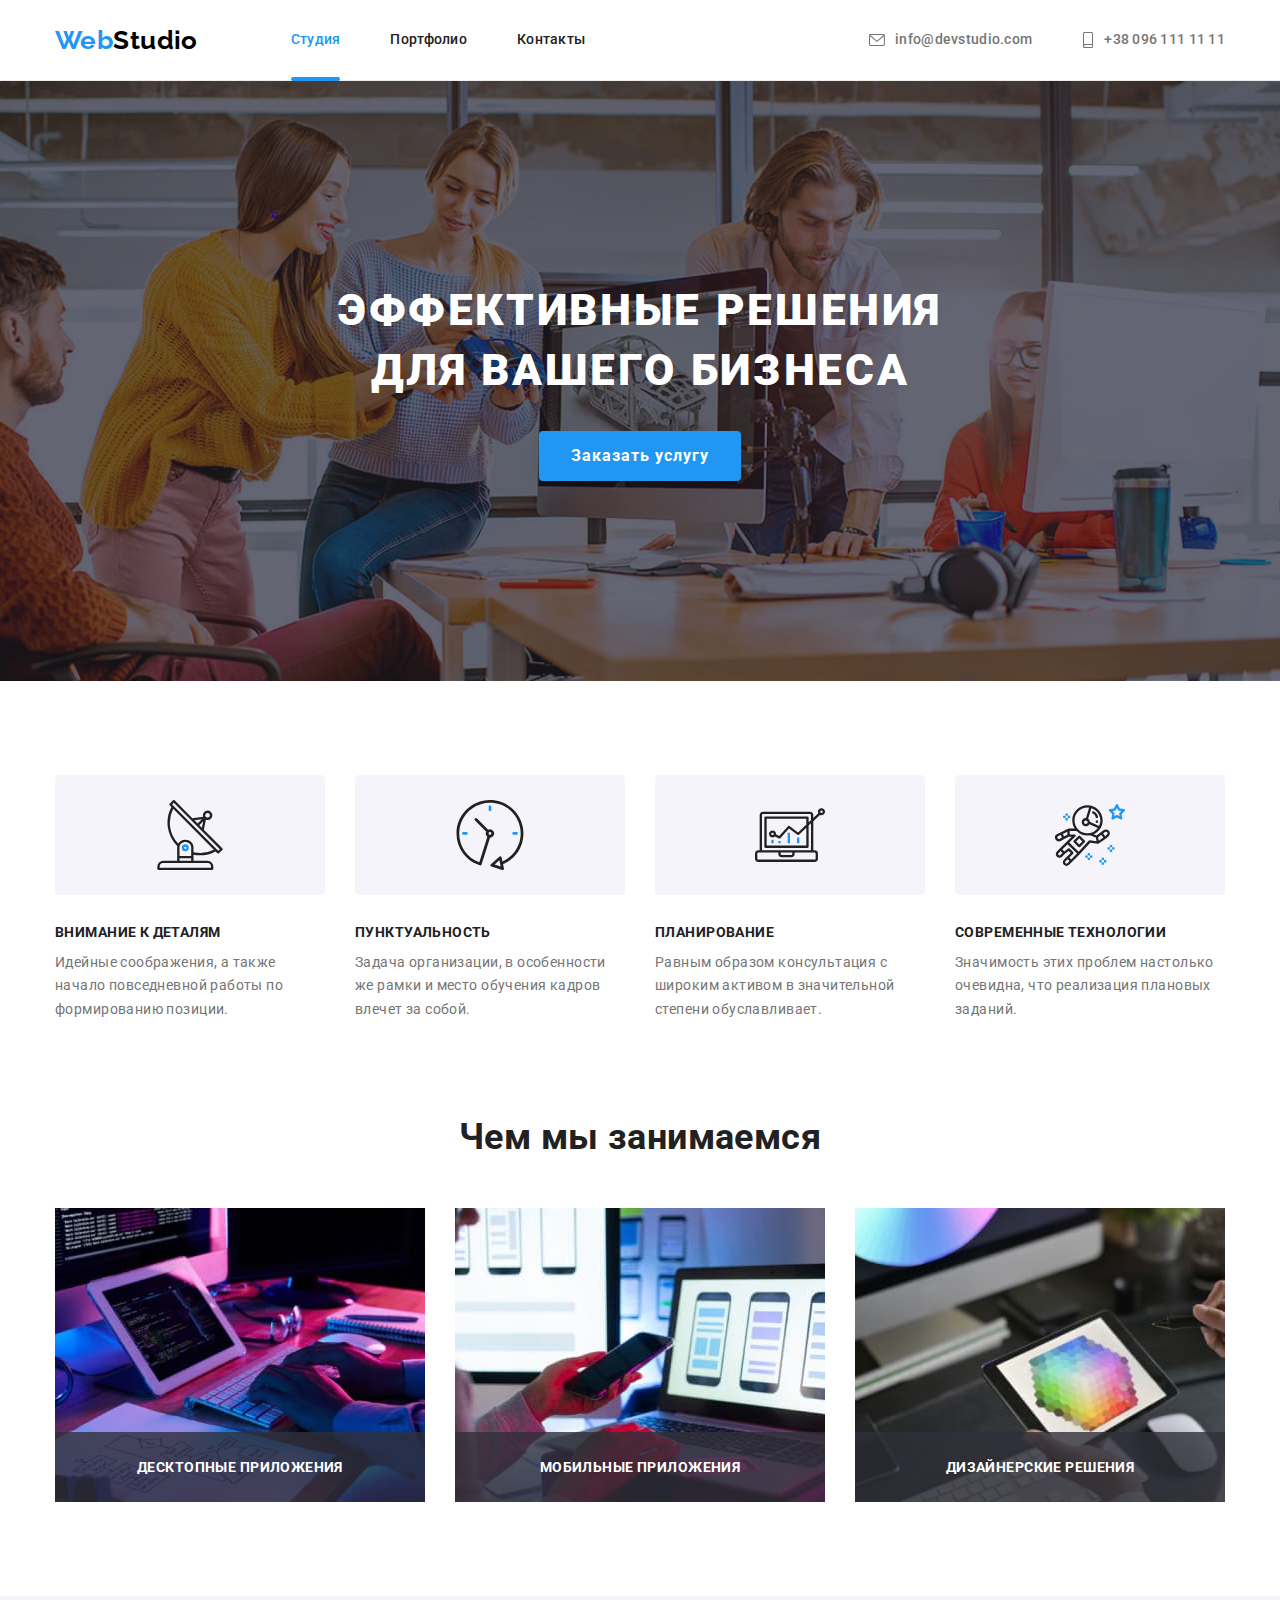
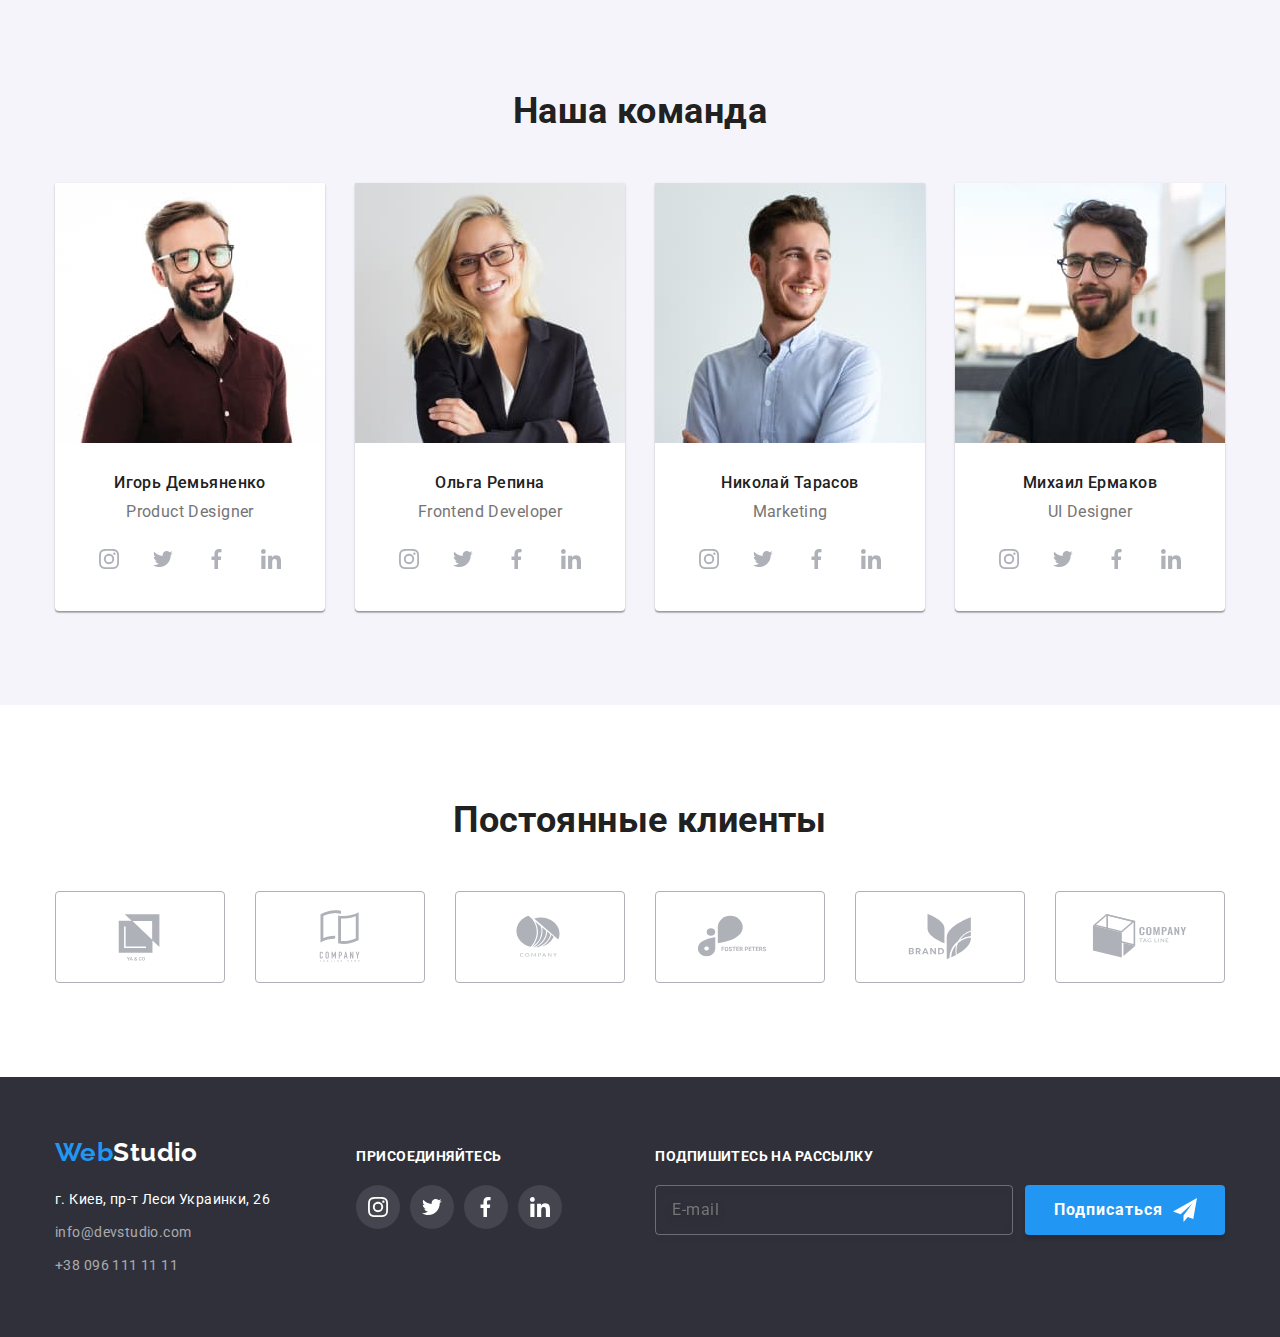
==== index.html @ 92adb213 "Переніс файли з 6 ДЗ" ====
<!DOCTYPE html>
<html lang="ru">
  <head>
    <meta charset="UTF-8" />
    <meta http-equiv="X-UA-Compatible" content="IE=edge" />
    <meta name="viewport" content="width=device-width, initial-scale=1.0" />
    <title>Студия</title>
    <link
      rel="stylesheet"
      href="https://cdnjs.cloudflare.com/ajax/libs/modern-normalize/1.1.0/modern-normalize.min.css"
    />
    <link
      href="https://fonts.googleapis.com/css2?family=Raleway:wght@700&family=Roboto:wght@400;500;700;900&display=swap"
      rel="stylesheet"
    />
    <link rel="stylesheet" href="./css/styles.css" />
  </head>
  <body>
    <!-- header сайту -->
    <header class="header">
      <div class="container">
        <div class="header-container-nav">
          <a href="./index.html" class="logo logo-header"
            >Web<span class="logo-black">Studio</span>
          </a>
          <nav class="header-nav">
            <ul class="header-nav-list">
              <li class="header-nav-item">
                <a href="./index.html" class="header-nav-link nav-active">Студия</a>
              </li>
              <li class="header-nav-item">
                <a href="./portfolio.html" class="header-nav-link">Портфолио</a>
              </li>
              <li class="header-nav-item"><a href="./" class="header-nav-link">Контакты</a></li>
            </ul>
          </nav>
        </div>
        <ul class="header-contact-list">
          <li class="header-contact-item">
            <a href="mailto:info@devstudio.com" class="header-contact-link">
              <svg class="header-contact-item-icon" width="16" height="12">
                <use href="./images/icons.svg#icon-mail"></use>
              </svg>
              info@devstudio.com
            </a>
          </li>
          <li class="header-contact-item">
            <a href="tel:+380961111111" class="header-contact-link">
              <svg class="header-contact-item-icon" width="12" height="16">
                <use href="./images/icons.svg#icon-phone"></use>
              </svg>
              +38 096 111 11 11
            </a>
          </li>
        </ul>
      </div>
    </header>

    <!-- main сторінки -->
    <main>
      <!-- Герой -->
      <section class="hero">
        <div class="container">
          <h1 class="hero-title">
            Эффективные решения <br />
            для вашего бизнеса
          </h1>
          <button type="button" class="btn btn-hero" data-modal-open>Заказать услугу</button>
        </div>
      </section>

      <!-- Преимущества -->
      <section class="section">
        <div class="container">
          <h2 class="visually-hidden">Преимущества</h2>
          <ul class="advantages-list">
            <li class="advantages-item">
              <div class="advantages-img-bcg">
                <svg class="advantages-img">
                  <use href="./images/icons.svg#icon-antenna"></use>
                </svg>
              </div>
              <h3 class="advantages-title">Внимание к деталям</h3>
              <p class="advantages-desc">
                Идейные соображения, а также начало повседневной работы по формированию позиции.
              </p>
            </li>
            <li class="advantages-item">
              <div class="advantages-img-bcg">
                <svg class="advantages-img">
                  <use href="./images/icons.svg#icon-clock"></use>
                </svg>
              </div>
              <h3 class="advantages-title">Пунктуальность</h3>
              <p class="advantages-desc">
                Задача организации, в особенности же рамки и место обучения кадров влечет за собой.
              </p>
            </li>
            <li class="advantages-item">
              <div class="advantages-img-bcg">
                <svg class="advantages-img">
                  <use href="./images/icons.svg#icon-diagram"></use>
                </svg>
              </div>
              <h3 class="advantages-title">Планирование</h3>
              <p class="advantages-desc">
                Равным образом консультация с широким активом в значительной степени обуславливает.
              </p>
            </li>
            <li class="advantages-item">
              <div class="advantages-img-bcg">
                <svg class="advantages-img">
                  <use href="./images/icons.svg#icon-astronaut"></use>
                </svg>
              </div>
              <h3 class="advantages-title">Современные технологии</h3>
              <p class="advantages-desc">
                Значимость этих проблем настолько очевидна, что реализация плановых заданий.
              </p>
            </li>
          </ul>
        </div>
      </section>

      <!-- Чем мы занимаемся -->
      <section class="section activity-section">
        <div class="container">
          <h2 class="section-title">Чем мы занимаемся</h2>
          <ul class="activity-list">
            <li class="activity-item">
              <img
                src="./images/programming.jpg"
                alt="Процесс создания программного обеспечения"
                width="370"
                height="294"
              />
              <h3 class="activity-title">Десктопные приложения</h3>
            </li>
            <li class="activity-item">
              <img
                src="./images/qa.jpg"
                alt="Как мы тестируем наши проекты"
                width="370"
                height="294"
              />
              <h3 class="activity-title">Мобильные приложения</h3>
            </li>
            <li class="activity-item">
              <img
                src="./images/design.jpg"
                alt="Процесс создания индивидуального дизайна"
                width="370"
                height="294"
              />
              <h3 class="activity-title">Дизайнерские решения</h3>
            </li>
          </ul>
        </div>
      </section>

      <!-- Наша команда -->
      <section class="team section">
        <div class="container">
          <h2 class="section-title">Наша команда</h2>
          <ul class="team-list">
            <li class="team-item">
              <img
                src="./images/ihor.jpg"
                alt="Игорь Демьяненко продукт дизайнер"
                width="270"
                height="260"
              />
              <div class="team-div-desc">
                <h3 class="team-member-title">Игорь Демьяненко</h3>
                <p class="team-member-desc">Product Designer</p>
                <ul class="social-list">
                  <li class="social-item">
                    <a
                      class="social-link"
                      href="https://www.instagram.com/"
                      target="_blank"
                      rel="noopener noreferrer"
                    >
                      <svg class="social-link-svg">
                        <use href="./images/icons.svg#icon-instagram"></use>
                      </svg>
                    </a>
                  </li>
                  <li class="social-item">
                    <a
                      class="social-link"
                      href="https://twitter.com/"
                      target="_blank"
                      rel="noopener noreferrer"
                    >
                      <svg class="social-link-svg">
                        <use href="./images/icons.svg#icon-twitter"></use>
                      </svg>
                    </a>
                  </li>
                  <li class="social-item">
                    <a
                      class="social-link"
                      href="facebook.com"
                      target="_blank"
                      rel="noopener norferrer"
                    >
                      <svg class="social-link-svg">
                        <use href="./images/icons.svg#icon-facebook"></use>
                      </svg>
                    </a>
                  </li>
                  <li class="social-item">
                    <a
                      class="social-link"
                      href="https://linkedin.com/"
                      target="_blank"
                      rel="noopener noreferrer"
                    >
                      <svg class="social-link-svg">
                        <use href="./images/icons.svg#icon-linkedin"></use>
                      </svg>
                    </a>
                  </li>
                </ul>
              </div>
            </li>
            <li class="team-item">
              <img
                src="./images/olha.jpg"
                alt="Ольга Репина фронтент разработчик"
                width="270"
                height="260"
              />
              <div class="team-div-desc">
                <h3 class="team-member-title">Ольга Репина</h3>
                <p class="team-member-desc">Frontend Developer</p>
                <ul class="social-list">
                  <li class="social-item">
                    <a
                      class="social-link"
                      href="https://www.instagram.com/"
                      target="_blank"
                      rel="noopener noreferrer"
                    >
                      <svg class="social-link-svg">
                        <use href="./images/icons.svg#icon-instagram"></use>
                      </svg>
                    </a>
                  </li>
                  <li class="social-item">
                    <a
                      class="social-link"
                      href="https://twitter.com/"
                      target="_blank"
                      rel="noopener noreferrer"
                    >
                      <svg class="social-link-svg">
                        <use href="./images/icons.svg#icon-twitter"></use>
                      </svg>
                    </a>
                  </li>
                  <li class="social-item">
                    <a
                      class="social-link"
                      href="facebook.com"
                      target="_blank"
                      rel="noopener norferrer"
                    >
                      <svg class="social-link-svg">
                        <use href="./images/icons.svg#icon-facebook"></use>
                      </svg>
                    </a>
                  </li>
                  <li class="social-item">
                    <a
                      class="social-link"
                      href="https://linkedin.com/"
                      target="_blank"
                      rel="noopener noreferrer"
                    >
                      <svg class="social-link-svg">
                        <use href="./images/icons.svg#icon-linkedin"></use>
                      </svg>
                    </a>
                  </li>
                </ul>
              </div>
            </li>
            <li class="team-item">
              <img
                src="./images/myhail.jpg"
                alt="Николай Тарасов маркетинг"
                width="270"
                height="260"
              />
              <div class="team-div-desc">
                <h3 class="team-member-title">Николай Тарасов</h3>
                <p class="team-member-desc">Marketing</p>
                <ul class="social-list">
                  <li class="social-item">
                    <a
                      class="social-link"
                      href="https://www.instagram.com/"
                      target="_blank"
                      rel="noopener noreferrer"
                    >
                      <svg class="social-link-svg">
                        <use href="./images/icons.svg#icon-instagram"></use>
                      </svg>
                    </a>
                  </li>
                  <li class="social-item">
                    <a
                      class="social-link"
                      href="https://twitter.com/"
                      target="_blank"
                      rel="noopener noreferrer"
                    >
                      <svg class="social-link-svg">
                        <use href="./images/icons.svg#icon-twitter"></use>
                      </svg>
                    </a>
                  </li>
                  <li class="social-item">
                    <a
                      class="social-link"
                      href="facebook.com"
                      target="_blank"
                      rel="noopener norferrer"
                    >
                      <svg class="social-link-svg">
                        <use href="./images/icons.svg#icon-facebook"></use>
                      </svg>
                    </a>
                  </li>
                  <li class="social-item">
                    <a
                      class="social-link"
                      href="https://linkedin.com/"
                      target="_blank"
                      rel="noopener noreferrer"
                    >
                      <svg class="social-link-svg">
                        <use href="./images/icons.svg#icon-linkedin"></use>
                      </svg>
                    </a>
                  </li>
                </ul>
              </div>
            </li>
            <li class="team-item">
              <img
                src="./images/nikilaj.jpg"
                class="team-member-img"
                alt="Михаил Ермаков дизайнер"
                width="270"
                height="260"
              />
              <div class="team-div-desc">
                <h3 class="team-member-title">Михаил Ермаков</h3>
                <p class="team-member-desc">UI Designer</p>
                <ul class="social-list">
                  <li class="social-item">
                    <a
                      class="social-link"
                      href="https://www.instagram.com/"
                      target="_blank"
                      rel="noopener noreferrer"
                    >
                      <svg class="social-link-svg">
                        <use href="./images/icons.svg#icon-instagram"></use>
                      </svg>
                    </a>
                  </li>
                  <li class="social-item">
                    <a
                      class="social-link"
                      href="https://twitter.com/"
                      target="_blank"
                      rel="noopener noreferrer"
                    >
                      <svg class="social-link-svg">
                        <use href="./images/icons.svg#icon-twitter"></use>
                      </svg>
                    </a>
                  </li>
                  <li class="social-item">
                    <a
                      class="social-link"
                      href="facebook.com"
                      target="_blank"
                      rel="noopener norferrer"
                    >
                      <svg class="social-link-svg">
                        <use href="./images/icons.svg#icon-facebook"></use>
                      </svg>
                    </a>
                  </li>
                  <li class="social-item">
                    <a
                      class="social-link"
                      href="https://linkedin.com/"
                      target="_blank"
                      rel="noopener noreferrer"
                    >
                      <svg class="social-link-svg">
                        <use href="./images/icons.svg#icon-linkedin"></use>
                      </svg>
                    </a>
                  </li>
                </ul>
              </div>
            </li>
          </ul>
        </div>
      </section>

      <!-- Постоянные клиенты -->
      <section class="section">
        <div class="container">
          <h2 class="section-title">Постоянные клиенты</h2>
          <ul class="our-clients">
            <li class="our-clients-item">
              <a href="./" class="our-clients-link">
                <svg class="our-clients-logo">
                  <use href="./images/icons.svg#icon-ya-co"></use>
                </svg>
              </a>
            </li>
            <li class="our-clients-item">
              <a href="./" class="our-clients-link">
                <svg class="our-clients-logo">
                  <use href="./images/icons.svg#icon-tagline-company"></use>
                </svg>
              </a>
            </li>
            <li class="our-clients-item">
              <a href="./" class="our-clients-link">
                <svg class="our-clients-logo">
                  <use href="./images/icons.svg#icon-company"></use>
                </svg>
              </a>
            </li>
            <li class="our-clients-item">
              <a href="./" class="our-clients-link">
                <svg class="our-clients-logo">
                  <use href="./images/icons.svg#icon-foster-peters"></use>
                </svg>
              </a>
            </li>
            <li class="our-clients-item">
              <a href="./" class="our-clients-link">
                <svg class="our-clients-logo">
                  <use href="./images/icons.svg#icon-brand"></use>
                </svg>
              </a>
            </li>
            <li class="our-clients-item">
              <a href="./" class="our-clients-link">
                <svg class="our-clients-logo">
                  <use href="./images/icons.svg#icon-company-tag-line"></use>
                </svg>
              </a>
            </li>
          </ul>
        </div>
      </section>
    </main>

    <!-- Backdrop -->
    <div class="backdrop-container is-hidden" data-modal>
      <div class="modal">
        <button class="btn-backdrop-close" data-modal-close>
          <svg class="backdrop-close">
            <use href="./images/icons.svg#icon-close"></use>
          </svg>
        </button>
        <h2 class="backdrop-modal-title">Оставьте свои данные, мы вам перезвоним</h2>
        <form class="modal-form">
          <label class="modal-form-label"
            ><span class="modal-form-label-text">Имя</span>
            <input type="text" name="name" placeholder=" " class="modal-form-input" />
            <svg class="modal-form-label-icon">
              <use href="./images/icons.svg#icon-person-form"></use>
            </svg>
          </label>
          <label class="modal-form-label"
            ><span class="modal-form-label-text">Телефон</span>
            <input type="tel" name="tel" placeholder=" " class="modal-form-input" />
            <svg class="modal-form-label-icon">
              <use href="./images/icons.svg#icon-phone-form"></use>
            </svg>
          </label>
          <label class="modal-form-label"
            ><span class="modal-form-label-text">Почта</span>
            <input type="email" name="email" placeholder=" " class="modal-form-input" />
            <svg class="modal-form-label-icon">
              <use href="./images/icons.svg#icon-email-form"></use>
            </svg>
          </label>
          <label class="modal-form-label modal-form-label-textarea"
            ><span class="modal-form-label-text">Комментарий</span>
            <textarea
              name="coment"
              placeholder="Введите текст"
              class="modal-form-textarea"
            ></textarea>
          </label>
          <label class="modal-form-label-checkbox">
            <input type="checkbox" name="checkbox" class="checkbox" />
            <span class="form-checkbox-icon"></span>
            Соглашаюсь с рассылкой и принимаю
            <a href="./" class="form-checkbox-link">Условия договора</a>
          </label>
          <button type="submit" class="btn btn-modal-form">Отправить</button>
        </form>
      </div>
    </div>

    <!-- footer сайту -->
    <footer class="footer">
      <div class="container">
        <div class="footer-left-container">
          <a href="./index.html" class="logo logo-footer"
            >Web<span class="span-white">Studio</span></a
          >
          <address class="footer-address">
            <ul>
              <li>
                <a
                  href="https://goo.gl/maps/K3Pn72QrReQsGpMP8"
                  class="footer-address-link"
                  target="_blank"
                  rel="noopener noreferrer"
                  >г. Киев, пр-т Леси Украинки, 26</a
                >
              </li>
              <li>
                <a href="mailto:info@devstudio.com" class="footer-contact-link"
                  >info@devstudio.com</a
                >
              </li>
              <li><a href="tel:+380961111111" class="footer-contact-link">+38 096 111 11 11</a></li>
            </ul>
          </address>
        </div>
        <div class="footer-center-container">
          <h3 class="footer-center-title">Присоединяйтесь</h3>
          <ul class="social-list">
            <li class="social-item">
              <a
                class="social-link footer-social"
                href="https://www.instagram.com/"
                target="_blank"
                rel="noopener noreferrer"
              >
                <svg class="social-link-svg">
                  <use href="./images/icons.svg#icon-instagram"></use>
                </svg>
              </a>
            </li>
            <li class="social-item">
              <a
                class="social-link footer-social"
                href="https://twitter.com/"
                target="_blank"
                rel="noopener noreferrer"
              >
                <svg class="social-link-svg">
                  <use href="./images/icons.svg#icon-twitter"></use>
                </svg>
              </a>
            </li>
            <li class="social-item">
              <a
                class="social-link footer-social"
                href="facebook.com"
                target="_blank"
                rel="noopener norferrer"
              >
                <svg class="social-link-svg">
                  <use href="./images/icons.svg#icon-facebook"></use>
                </svg>
              </a>
            </li>
            <li class="social-item">
              <a
                class="social-link footer-social"
                href="https://linkedin.com/"
                target="_blank"
                rel="noopener noreferrer"
              >
                <svg class="social-link-svg">
                  <use href="./images/icons.svg#icon-linkedin"></use>
                </svg>
              </a>
            </li>
          </ul>
        </div>
        <div class="footer-form-container">
          <h3 class="footer-form-title">Подпишитесь на рассылку</h3>
          <form class="footer-form">
            <label class="footer-form-label">
              <input type="email" placeholder="E-mail" class="footer-form-input" />
            </label>
            <button type="submit" class="btn-send">
              Подписаться
              <svg class="form-icon-send">
                <use href="./images/icons.svg#icon-send"></use>
              </svg>
            </button>
          </form>
        </div>
      </div>
    </footer>

    <!-- Підключення js на сайт -->
    <script src="./js/modal.js"></script>
  </body>
</html>
---- css/styles.css ----
:root {
  --background-color: #ffffff;
  --background-select-color: #f5f4fa;
  --accent-color: #2196f3;
  --body-text-color: #757575;
  --body-title-color: #212121;
  --hero-title-color: #ffffff;
  --button-hover-text-color: #ffffff;
  --footer-color: #2f303a;
  --copyright-link-color: rgba(255, 255, 255, 0.6);
  --color-white: #ffffff;
  --color-black: #000000;
  --icon-color: #afb1b8;
  --timing-function: cubic-bezier(0.4, 0, 0.2, 1);
  --overlay-works-color: rgba(33, 150, 243, 0.9);
  --backdrop-background-color: rgba(0, 0, 0, 0.2);
}

/* Скидання стилів */
h1,
h2,
h3,
h4,
h5,
h6,
p,
ul,
li {
  margin: 0;
}

img {
  display: block;
  max-width: 100%;
  height: auto;
}

ul {
  padding: 0;
  list-style: none;
}

a {
  text-decoration: none;
}

.container {
  width: 1200px;
  padding: 0 15px;
  margin: 0 auto;
}

body {
  font-family: 'Roboto', sans-serif;
  font-size: 14px;
  letter-spacing: 0.03em;
  color: var(--body-text-color);
  background-color: var(--background-color);
}

/* Стилізація header i footer */
.header {
  border-bottom: 1px solid #ececec;
}

.header > .container {
  display: flex;
  align-items: center;
  justify-content: space-between;
}

.logo {
  font-family: 'Raleway', sans-serif;
  font-weight: 700;
  font-size: 26px;
  line-height: 1.19;
  color: var(--accent-color);
}

.logo-black {
  color: var(--color-black);
}

/* Стилізація навігації */
.header-container-nav {
  display: inline-flex;
  align-items: center;
}

.logo-header {
  margin-right: 93px;
}

.header-nav-list {
  display: inline-flex;
}

.header-nav-item:not(:last-child),
.header-contact-item:not(:last-child) {
  margin-right: 50px;
}

.header-nav-link,
.header-contact-link {
  display: block;
  font-weight: 500;
  line-height: 1.14;
  letter-spacing: 0.02em;
  padding: 32px 0;
}

.header-nav-link {
  color: var(--body-title-color);
}

.nav-active {
  position: relative;
  color: var(--accent-color);
}

.nav-active::after {
  content: '';
  position: absolute;
  width: 100%;
  height: 4px;
  bottom: -1px;
  left: 0;
  border-radius: 2px;
  background-color: var(--accent-color);
}
.header-contact-list {
  display: inline-flex;
}

.header-contact-item:hover .header-contact-item-icon {
  fill: var(--accent-color);
}

.header-contact-link {
  display: flex;
  align-items: center;
  color: var(--body-text-color);
}

.header-contact-item-icon {
  margin-right: 10px;
  fill: currentColor;

  transition: fill 250ms var(--timing-function);
}

.header-contact-item .header-contact-link:hover,
.header-contact-item:hover .header-contact-link,
.header-contact-item .header-contact-link:focus,
.header-nav-item .header-nav-link:hover,
.header-nav-item .header-nav-link:focus,
.footer-contact-link:hover,
.footer-contact-link:focus,
.footer-address-link:hover,
.footer-address-link:focus {
  color: var(--accent-color);
}

.header-nav-link,
.header-contact-link,
.footer-contact-link,
.footer-address-link {
  transition: color 250ms var(--timing-function);
}

/* Стилізація кнопок */
.btn {
  border: none;
  border-radius: 4px;
  font-family: inherit;
  font-weight: 500;
  font-size: 16px;
  line-height: 1.63;
  text-align: center;
  letter-spacing: 0.03em;
  color: var(--body-title-color);
  background-color: var(--background-select-color);
  cursor: pointer;

  transition: background-color 250ms var(--timing-function), color 250ms var(--timing-function),
    box-shadow 250ms var(--timing-function);
}

.btn-hero {
  padding: 10px 32px;
  font-weight: 700;
  line-height: 1.87;
  letter-spacing: 0.06em;
  color: var(--button-hover-text-color);
  background-color: var(--accent-color);
  box-shadow: 0px 4px 4px rgba(0, 0, 0, 0.15);
}

.btn-hero:hover,
.btn-hero:focus {
  background: #188ce8;
}

/* Стилізація Героя */
.hero {
  padding-top: 200px;
  padding-bottom: 200px;
  background: linear-gradient(rgba(47, 48, 58, 0.4), rgba(47, 48, 58, 0.4)), url(../images/Img.jpg);
  background-repeat: no-repeat;
  background-position: center;
  background-size: 1600px;
  max-width: 1600px;
  margin: 0 auto;
}

.hero .container {
  text-align: center;
}

.hero-title {
  margin-bottom: 30px;
  font-weight: 900;
  font-size: 44px;
  line-height: 1.36;
  text-align: center;
  letter-spacing: 0.06em;
  text-transform: uppercase;
  color: var(--hero-title-color);
}

/* Стилізація Преимущества */
.section {
  padding-top: 94px;
  padding-bottom: 94px;
}

.visually-hidden {
  position: absolute;
  width: 1px;
  height: 1px;
  margin: -1px;
  border: 0;
  padding: 0;
  white-space: nowrap;
  clip-path: inset(100%);
  clip: rect(0 0 0 0);
  overflow: hidden;
}

.advantages-list {
  display: flex;
}

.advantages-item {
  width: 270px;
}

.advantages-item:not(:last-child) {
  margin-right: 30px;
}

.advantages-img-bcg {
  display: flex;
  align-items: center;
  justify-content: center;
  height: 120px;
  margin-bottom: 30px;
  background-color: var(--background-select-color);
  border-radius: 4px;
}
.advantages-img {
  width: 70px;
  height: 70px;
}

.advantages-title {
  margin-bottom: 10px;
  font-size: 14px;
  font-weight: 700;
  line-height: 1.14;
  text-transform: uppercase;
  color: var(--body-title-color);
}

.advantages-desc {
  line-height: 1.71;
}

/* Стилізація Чем мы занимаемся*/
.activity-section {
  padding-top: 0;
}

.section-title {
  margin-bottom: 50px;
  font-weight: 700;
  font-size: 36px;
  line-height: 1.17;
  text-align: center;
  color: var(--body-title-color);
}

.activity-list {
  display: flex;
}

.activity-item {
  position: relative;
}

.activity-item:not(:last-child) {
  margin-right: 30px;
}

.activity-title {
  position: absolute;
  bottom: 0;
  left: 0;
  display: flex;
  align-items: center;
  justify-content: center;
  width: 100%;
  height: 70px;
  font-size: 14px;
  text-transform: uppercase;
  color: var(--color-white);
  background-color: rgba(47, 48, 58, 0.8);
}

/* Стилізація Наша команд*/
.team {
  background-color: var(--background-select-color);
}

.team-list {
  display: flex;
}

.team-item {
  width: 270px;
  border-radius: 0 0 4px 4px;
  background-color: var(--color-white);
  box-shadow: 0px 1px 3px rgba(0, 0, 0, 0.12), 0px 1px 1px rgba(0, 0, 0, 0.14),
    0px 2px 1px rgba(0, 0, 0, 0.2);
}

.team-item:not(:last-child) {
  margin-right: 30px;
}

.team-div-desc {
  padding-top: 30px;
  padding-bottom: 30px;
}

.team-member-title,
.team-member-desc {
  font-size: 16px;
  line-height: 1.19;
  text-align: center;
}

.team-member-title {
  margin-bottom: 10px;
  font-weight: 500;
  color: var(--body-title-color);
}

.team-member-desc {
  margin-bottom: 16px;
}

.social-list {
  display: flex;
  justify-content: center;
}
.social-item {
  width: 44px;
  height: 44px;
}

.social-item:not(:last-child) {
  margin-right: 10px;
}

.social-link {
  display: flex;
  align-items: center;
  justify-content: center;
  width: 100%;
  height: 100%;
  border-radius: 50%;

  transition: background-color 250ms var(--timing-function);
}

.social-link:hover,
.social-link:focus {
  background-color: var(--accent-color);
}

.social-link-svg {
  width: 20px;
  height: 20px;
  fill: var(--icon-color);

  transition: fill 250ms var(--timing-function);
}

.social-link:hover .social-link-svg,
.social-link:focus .social-link-svg {
  fill: var(--color-white);
}

/* Стидізація Постоянние клиенты */
.our-clients {
  display: inline-flex;
}
.our-clients-item {
  width: 170px;
  height: 92px;
}

.our-clients-item:not(:last-child) {
  margin-right: 30px;
}
.our-clients-link {
  display: flex;
  justify-content: center;
  align-items: center;
  width: 100%;
  height: 100%;
  border: 1px solid var(--icon-color);
  border-radius: 4px;

  transition: border 250ms var(--timing-function);
}

.our-clients-logo {
  width: 106px;
  height: 60px;
  fill: var(--icon-color);

  transition: fill 250ms var(--timing-function);
}

.our-clients-link:hover .our-clients-logo,
.our-clients-link:focus .our-clients-logo {
  fill: var(--accent-color);
}

.our-clients-link:hover,
.our-clients-link:focus {
  border-color: var(--accent-color);
}

/* Стилізація backdrop */
.backdrop-container {
  position: fixed;
  top: 0;
  left: 0;
  width: 100%;
  height: 100%;
  background-color: var(--backdrop-background-color);

  opacity: 1;

  transition: opacity 250ms var(--timing-function);
}

.backdrop-container.is-hidden {
  opacity: 0;
  pointer-events: none;
  visibility: hidden;
}

.backdrop-container.is-hidden .modal {
  transform: translate(-50%, -50%) scale(0.9);
}

.modal {
  position: absolute;
  top: 50%;
  left: 50%;
  width: 528px;
  height: 581px;
  padding: 40px;
  background-color: var(--color-white);
  box-shadow: 0px 1px 3px rgba(0, 0, 0, 0.12), 0px 1px 1px rgba(0, 0, 0, 0.14),
    0px 2px 1px rgba(0, 0, 0, 0.2);
  border-radius: 4px;

  transform: translate(-50%, -50%) scale(1);
  transition: transform 250ms var(--timing-function), visibility 250ms var(--timing-function);
}

.btn-backdrop-close {
  position: absolute;
  top: 8px;
  right: 8px;

  width: 30px;
  height: 30px;

  display: flex;
  align-items: center;
  justify-content: center;

  background-color: transparent;
  border-radius: 50%;
  border: 1px solid rgba(0, 0, 0, 0.1);

  cursor: pointer;
}

.btn-backdrop-close:hover .backdrop-close,
.btn-backdrop-close:focus .backdrop-close {
  fill: var(--accent-color);
}

.backdrop-close {
  width: 11px;
  height: 11px;
  fill: var(--color-black);

  transition: fill 250ms var(--timing-function);
}

.backdrop-modal-title {
  margin-bottom: 12px;

  font-size: 20px;
  text-align: center;

  color: var(--body-title-color);
}
.modal-form {
  display: flex;
  flex-direction: column;
  align-items: center;
}

.modal-form-label {
  position: relative;

  display: block;
  width: 100%;
  margin-bottom: 10px;
}

.modal-form-label-text {
  margin-bottom: 4px;

  font-size: 12px;
  line-height: 1.17;
  letter-spacing: 0.01em;

  color: var(--body-text-color);
}

.modal-form-label input,
.modal-form-label textarea {
  width: 100%;

  border-color: rgba(33, 33, 33, 0.2);
  border-width: 1px;
  border-style: solid;
  border-radius: 4px;

  transition: border-color 250ms var(--timing-function);
}

.modal-form-input {
  height: 40px;
  padding-left: 42px;
  padding-right: 10px;
}

.modal-form-textarea {
  display: block;
  height: 120px;
  padding: 12px 16px;

  resize: none;
}

.modal-form-input:focus-within,
.modal-form-textarea:focus-within {
  outline: none;
  border-color: var(--accent-color);
}

.modal-form-input:not(:placeholder-shown),
.modal-form-textarea:not(:placeholder-shown) {
  border-color: var(--accent-color);
  color: var(--body-title-color);
}

.modal-form-label-textarea {
  margin-bottom: 20px;
}

.modal-form-label-checkbox {
  display: inline-flex;
  align-items: center;

  margin-bottom: 30px;

  line-height: 1.71;
}

.modal-form-label-icon {
  width: 18px;
  height: 18px;
  position: absolute;
  bottom: 11px;
  left: 12px;
  fill: var(--body-title-color);

  transition: fill 250ms var(--timing-function);
}

.form-checkbox-icon {
  width: 16px;
  height: 15px;
  margin-right: 9px;

  /* чомусь не можу анімувати появу галочки */
  border: 2px solid var(--body-title-color);
  border-radius: 2px;
  background-color: transparent;
  background-image: none;

  transition: background-color 250ms var(--timing-function),
    background-image 250ms var(--timing-function);
}

.modal-form-input:focus-within + .modal-form-label-icon,
.modal-form-input:not(:placeholder-shown) + .modal-form-label-icon {
  fill: var(--accent-color);
}

.checkbox {
  -webkit-appearance: none;
  -moz-appearance: none;
  appearance: none;
}

.checkbox:checked + .form-checkbox-icon {
  background-image: url('../images/checkbox-checked.svg');
  background-repeat: no-repeat;
  background-position: center;
  background-color: var(--accent-color);
  border-radius: 2px;
  border: none;
}

.form-checkbox-link {
  margin-left: 4px;

  color: var(--accent-color);

  text-decoration: underline;
}

.btn-modal-form {
  padding: 10px 32px;
  font-weight: 700;
  line-height: 1.87;
  letter-spacing: 0.06em;
  color: var(--button-hover-text-color);
  background-color: var(--accent-color);
  box-shadow: 0px 4px 4px rgba(0, 0, 0, 0.15);
}

.btn-modal-form:hover,
.btn-modal-form:focus {
  background: #188ce8;
}

/* Стилізація footer */
.footer {
  padding-top: 60px;
  padding-bottom: 60px;
  background-color: var(--footer-color);
}

.logo-footer {
  display: block;
  margin-bottom: 20px;
}

.span-white {
  color: var(--color-white);
}

.footer-address {
  font-style: normal;
}

.footer-address-link {
  display: block;
  line-height: 1.71;
  color: var(--color-white);
}

.footer-contact-link {
  display: block;
  line-height: 1.71;
  color: var(--copyright-link-color);
}

.footer-address li:not(:last-child) {
  margin-bottom: 9px;
}

.footer > .container {
  display: flex;
  align-items: baseline;
}

.footer-left-container {
  margin-right: 70px;
  flex-grow: 1;
}

.footer-center-container {
  margin-right: 93px;
}

.footer-center-title,
.footer-form-title {
  margin-bottom: 20px;
  font-size: 14px;
  line-height: 1.14;
  text-transform: uppercase;
  color: var(--color-white);
}

.footer-social {
  background-color: rgba(255, 255, 255, 0.1);
}

.footer-social > .social-link-svg {
  fill: var(--color-white);
}

.footer-form {
  display: flex;
  align-items: center;
}

.footer-form-label {
  margin-right: 12px;
}

.footer-form-input {
  width: 358px;
  height: 50px;
  padding: 15px 16px;

  font-size: 16px;
  line-height: 1.25;
  letter-spacing: 0.03em;

  color: rgba(255, 255, 255, 0.6);
  background-color: transparent;
  border: 1px solid rgba(255, 255, 255, 0.3);
  filter: drop-shadow(0px 4px 4px rgba(0, 0, 0, 0.15));
  border-radius: 4px;

  transition: border-color 250ms var(--timing-function);
}

.footer-form-input:focus-within {
  outline: none;
  border-color: var(--accent-color);
}

.footer-form-input:not(:placeholder-shown) {
  border-color: var(--accent-color);
  color: var(--color-white);
}

.btn-send {
  display: flex;
  align-items: center;
  text-align: center;
  padding: 10px 28px 10px 29px;

  font-weight: 700;
  font-size: 16px;
  line-height: 1.87;
  letter-spacing: 0.06em;

  color: var(--color-white);
  background-color: var(--accent-color);
  box-shadow: 0px 4px 4px rgba(0, 0, 0, 0.15);
  border-radius: 4px;
  border: none;
  cursor: pointer;
}

.form-icon-send {
  width: 24px;
  height: 24px;
  margin-left: 10px;
  fill: var(--color-white);
}

/* Стилізація сторінки Портфолио */
.works-nav {
  display: flex;
  justify-content: center;
  margin-bottom: 50px;
}

.works-item-nav:not(:last-child) {
  margin-right: 8px;
}
.works-btn {
  padding: 6px 22px;
}

.works-btn:active,
.works-btn:hover,
.works-btn:focus {
  background-color: var(--accent-color);
  color: var(--button-hover-text-color);
  box-shadow: 0px 3px 1px rgba(0, 0, 0, 0.1), 0px 1px 2px rgba(0, 0, 0, 0.08),
    0px 2px 2px rgba(0, 0, 0, 0.12);
}

.works-item-list {
  display: flex;
  flex-wrap: wrap;
  margin-top: -30px;
  margin-left: -30px;
}

.works-item-link {
  display: block;
}

.works-item-link:hover,
.works-item-link:focus {
  box-shadow: 0px 1px 1px rgba(0, 0, 0, 0.12), 0px 4px 4px rgba(0, 0, 0, 0.06),
    1px 4px 6px rgba(0, 0, 0, 0.16);
  cursor: pointer;
}

.works-item {
  flex-basis: calc((100% - 90px) / 3);
  margin-top: 30px;
  margin-left: 30px;
}

.works-item-img {
  position: relative;
  overflow: hidden;
}
.works-overlay {
  position: absolute;
  width: 100%;
  height: 100%;
  display: flex;
  align-items: center;
  background-color: var(--overlay-works-color);

  transform: translate(0, 0);

  transition: transform 250ms var(--timing-function);
}

.works-item-link:hover .works-overlay,
.works-item-link:focus .works-overlay {
  transform: translate(0, -100%);
}

.works-overlay-desc {
  padding: 24px;
  font-size: 18px;
  line-height: 1.56;
  color: var(--color-white);
}

.works-item-desc {
  padding: 20px 24px;
  background: var(--color-white);
  border-width: 0 1px 1px 1px;
  border-style: solid;
  border-color: #efefef;
}

.works-item-title {
  font-weight: 700;
  font-size: 18px;
  line-height: 2;
  letter-spacing: 0.06em;
  color: var(--body-title-color);
}

.works-item-desc-text {
  display: block;
  font-size: 16px;
  line-height: 1.87;
  color: var(--body-text-color);
}
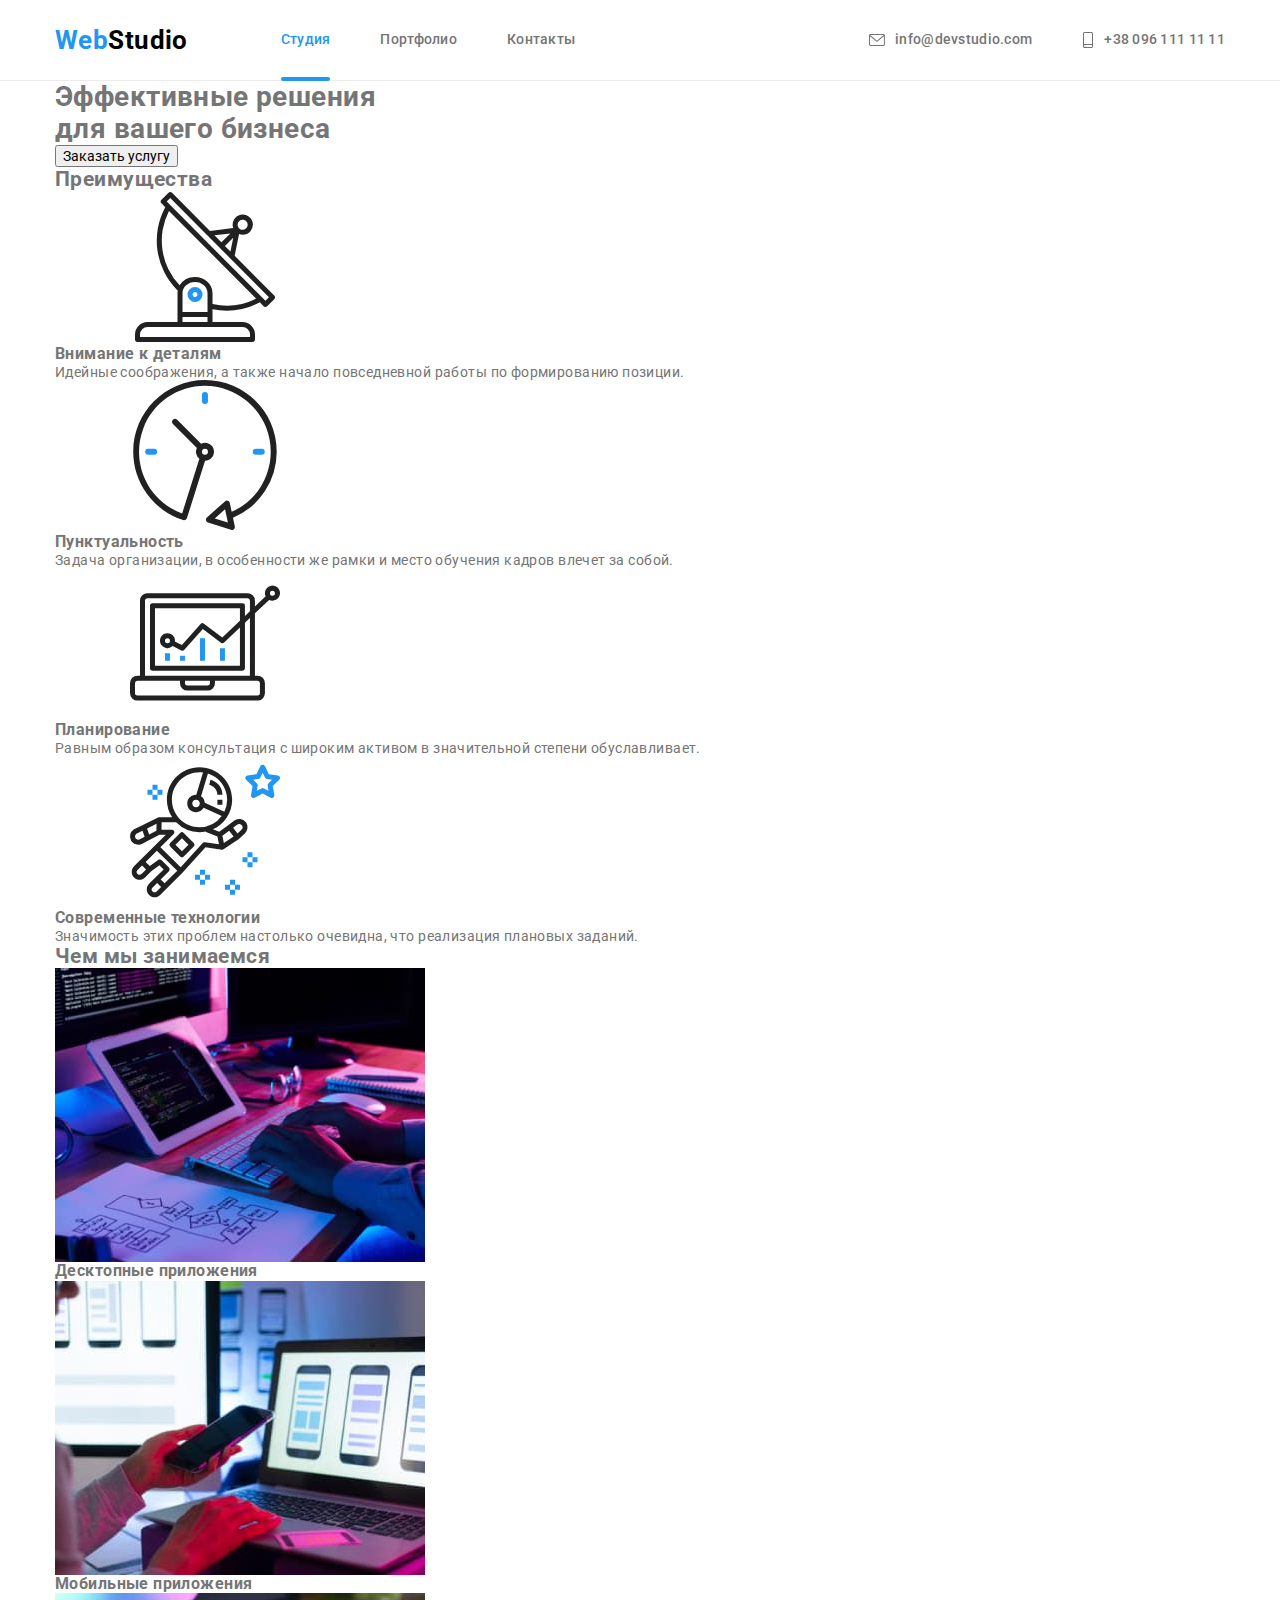
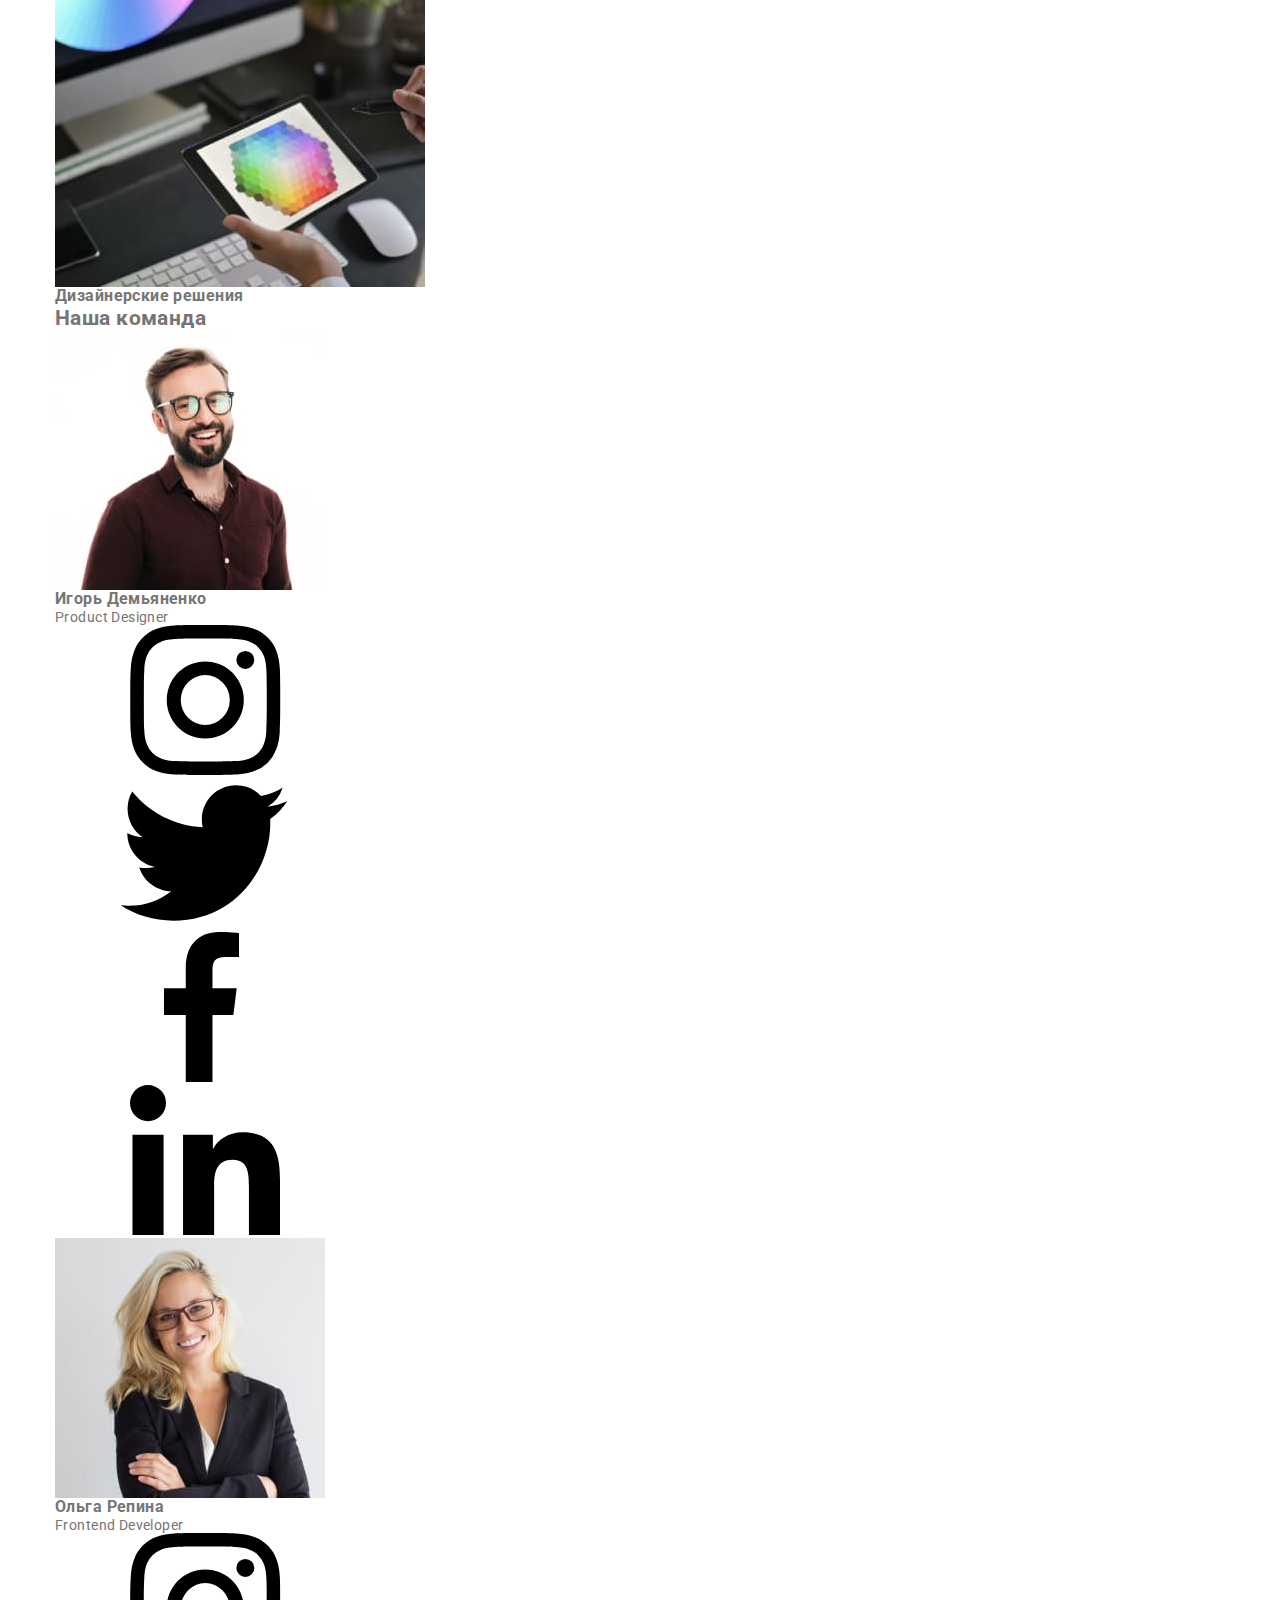
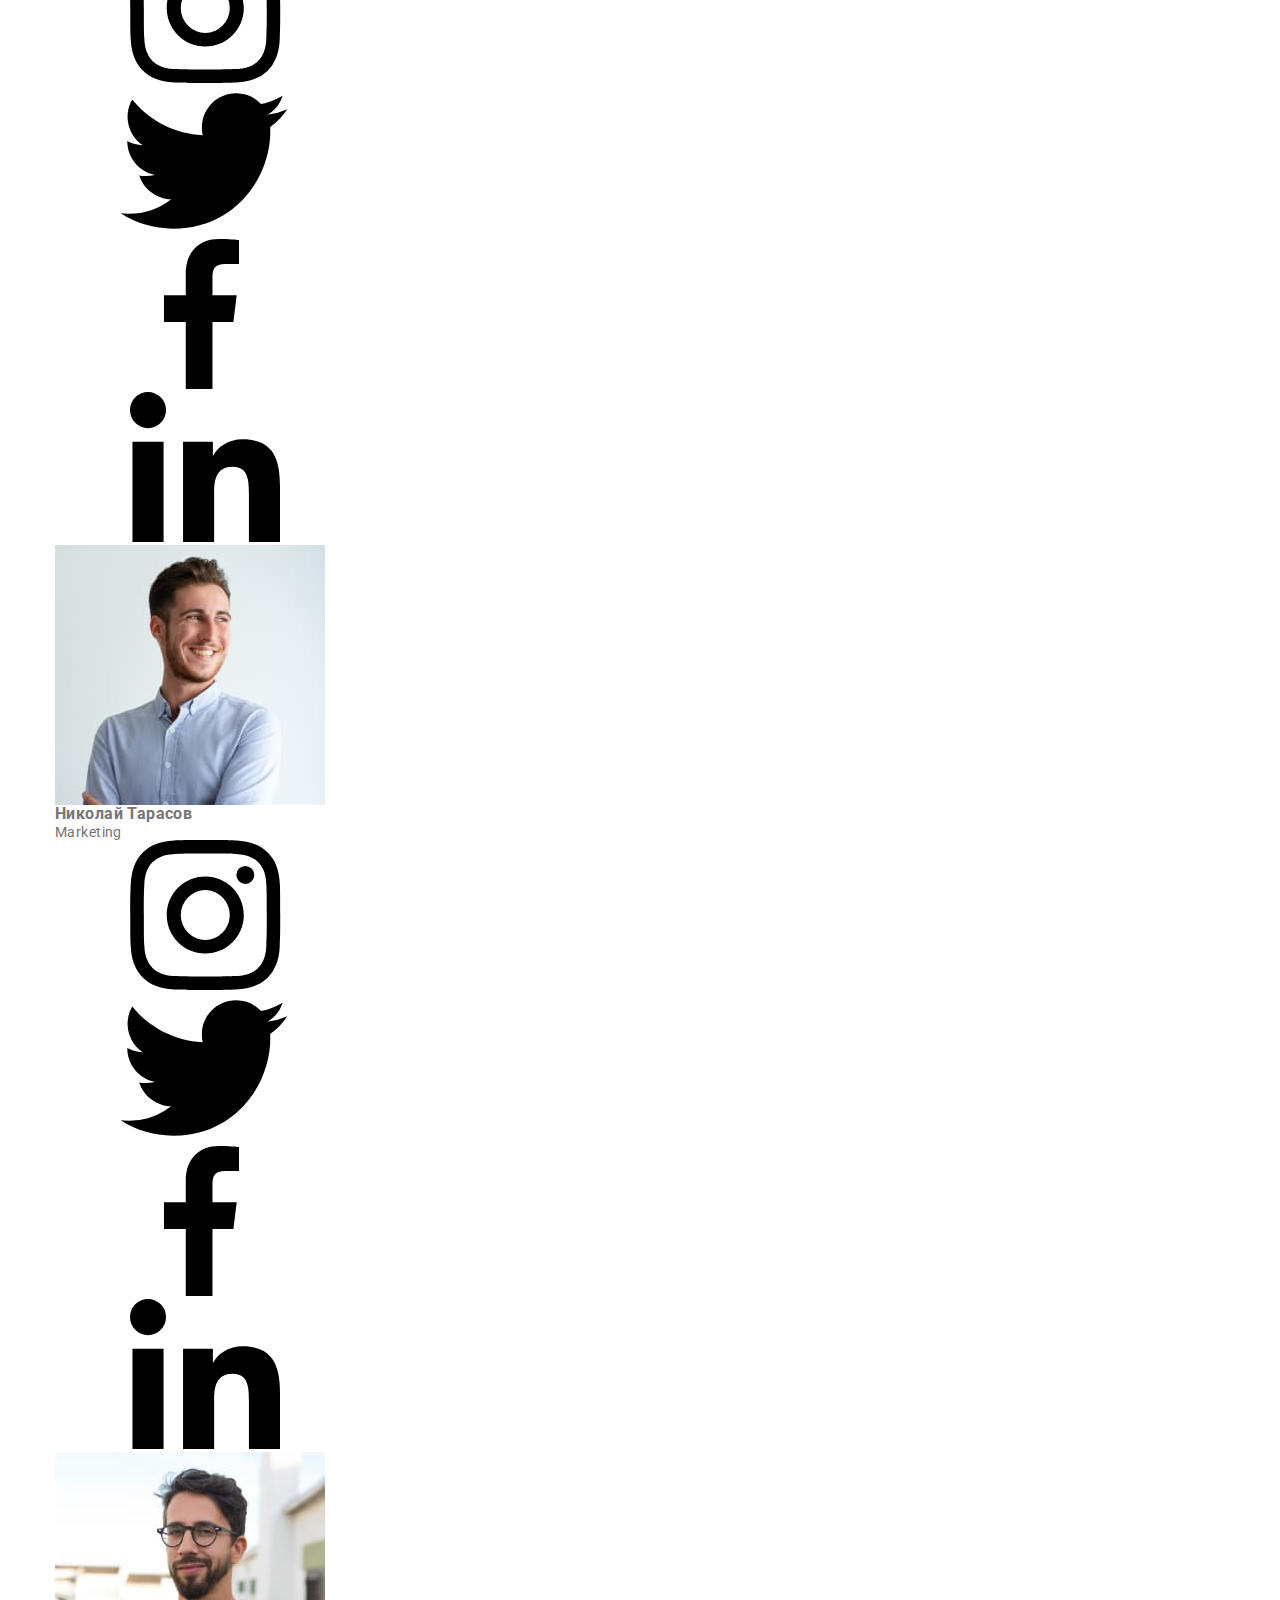
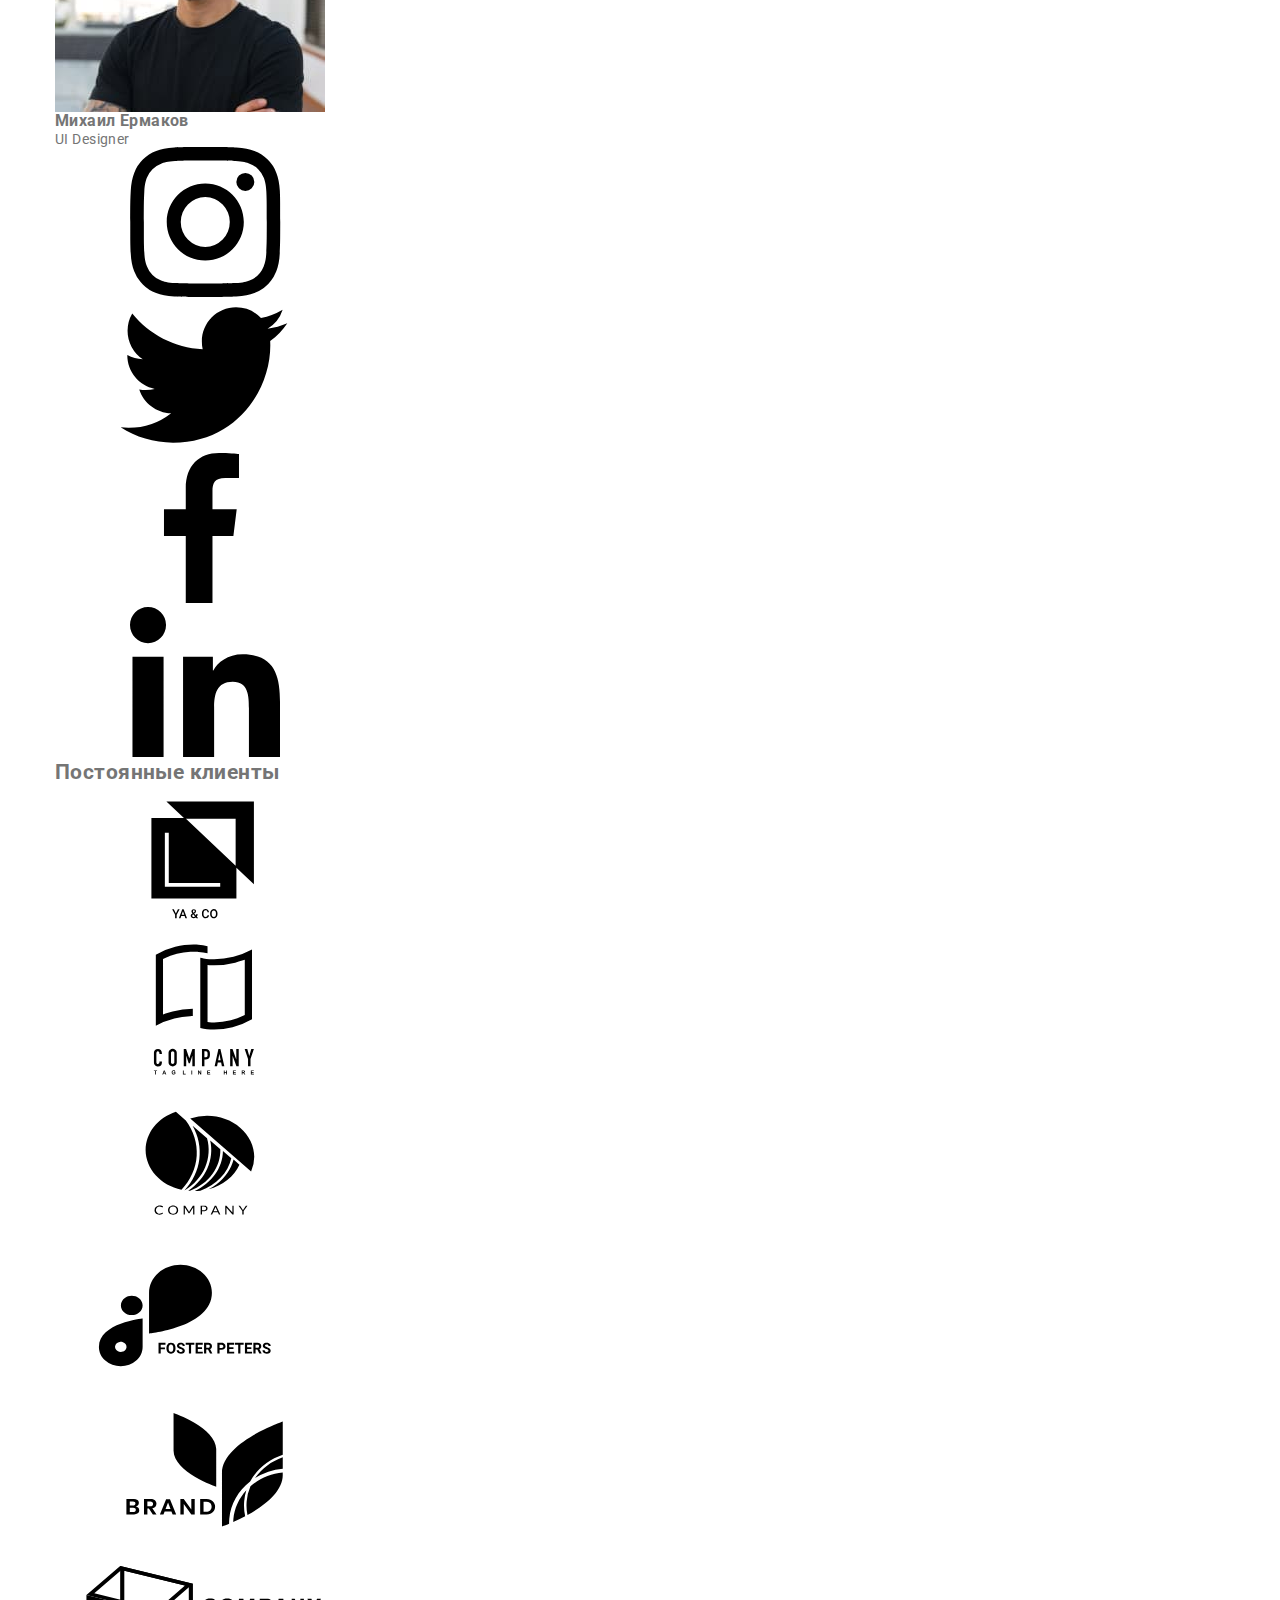
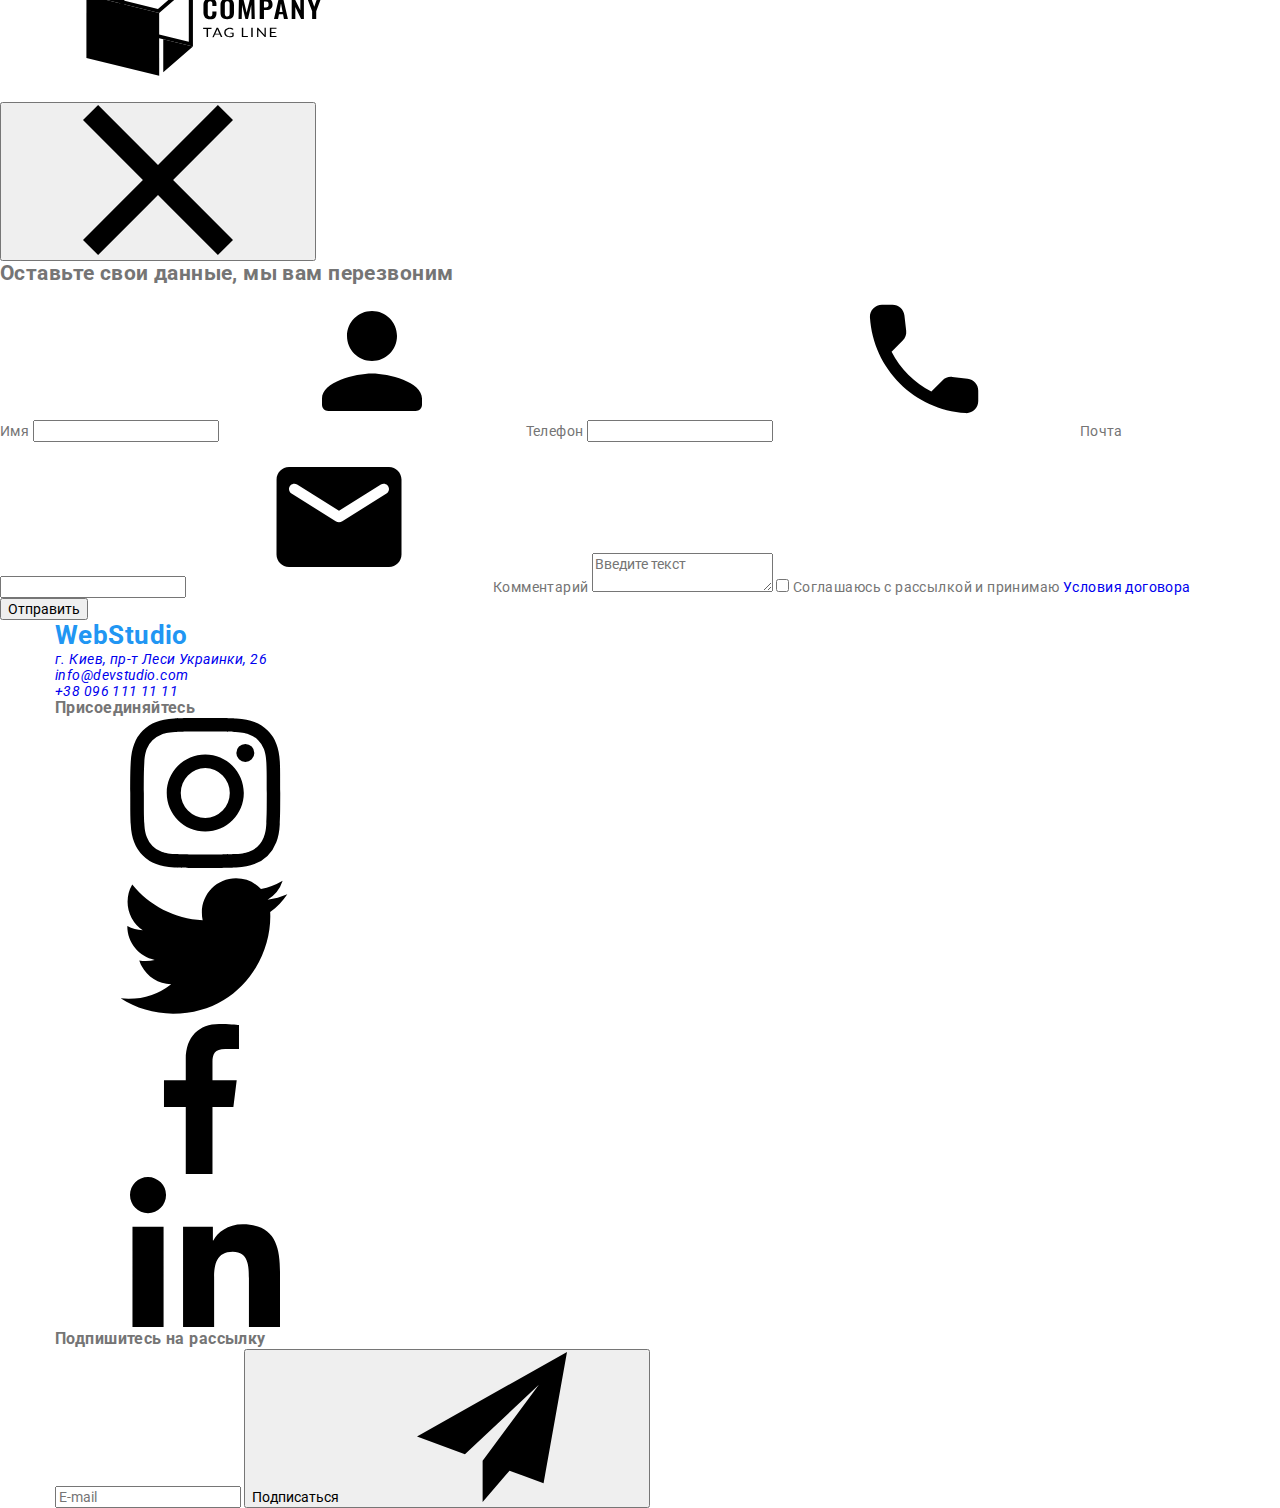
==== commit 77774fe0: "Sass header" ====
--- a/index.html
+++ b/index.html
@@ -13,40 +13,40 @@
       href="https://fonts.googleapis.com/css2?family=Raleway:wght@700&family=Roboto:wght@400;500;700;900&display=swap"
       rel="stylesheet"
     />
-    <link rel="stylesheet" href="./css/styles.css" />
+    <link rel="stylesheet" href="./css/main.min.css" />
   </head>
   <body>
     <!-- header сайту -->
-    <header class="header">
-      <div class="container">
-        <div class="header-container-nav">
-          <a href="./index.html" class="logo logo-header"
-            >Web<span class="logo-black">Studio</span>
+    <header class="page-header">
+      <div class="container container--header">
+        <div class="main-menu">
+          <a href="./index.html" class="logo logo--header"
+            >Web<span class="logo logo--dark">Studio</span>
           </a>
-          <nav class="header-nav">
-            <ul class="header-nav-list">
-              <li class="header-nav-item">
-                <a href="./index.html" class="header-nav-link nav-active">Студия</a>
+          <nav class="nav">
+            <ul class="nav-list">
+              <li class="nav-list__item">
+                <a href="./index.html" class="nav-list__link nav-list__link--active">Студия</a>
               </li>
-              <li class="header-nav-item">
-                <a href="./portfolio.html" class="header-nav-link">Портфолио</a>
+              <li class="nav-list__item">
+                <a href="./portfolio.html" class="nav-list__link">Портфолио</a>
               </li>
-              <li class="header-nav-item"><a href="./" class="header-nav-link">Контакты</a></li>
+              <li class="nav-list__item"><a href="./" class="nav-list__link">Контакты</a></li>
             </ul>
           </nav>
         </div>
-        <ul class="header-contact-list">
-          <li class="header-contact-item">
-            <a href="mailto:info@devstudio.com" class="header-contact-link">
-              <svg class="header-contact-item-icon" width="16" height="12">
+        <ul class="contact">
+          <li class="contact__item">
+            <a href="mailto:info@devstudio.com" class="contact__link">
+              <svg class="contact__icon" width="16" height="12">
                 <use href="./images/icons.svg#icon-mail"></use>
               </svg>
               info@devstudio.com
             </a>
           </li>
-          <li class="header-contact-item">
-            <a href="tel:+380961111111" class="header-contact-link">
-              <svg class="header-contact-item-icon" width="12" height="16">
+          <li class="contact__item">
+            <a href="tel:+380961111111" class="contact__link">
+              <svg class="contact__icon" width="12" height="16">
                 <use href="./images/icons.svg#icon-phone"></use>
               </svg>
               +38 096 111 11 11
--- a/css/main.min.css
+++ b/css/main.min.css
@@ -0,0 +1,2 @@
+h1,h2,h3,h4,h5,h6,p,ul,li{margin:0}img{display:block;max-width:100%;height:auto}ul{padding:0;list-style:none}a{text-decoration:none}body{font-family:"Roboto",sans-serif;font-size:14px;letter-spacing:0.03em;color:#757575;background-color:#fff}.container{width:1200px;padding:0 15px;margin:0 auto}.container--header{display:-webkit-box;display:-ms-flexbox;display:flex;-webkit-box-align:center;-ms-flex-align:center;align-items:center;-webkit-box-pack:justify;-ms-flex-pack:justify;justify-content:space-between}.page-header{border-bottom:1px solid #ececec}.main-menu{display:-webkit-inline-box;display:-ms-inline-flexbox;display:inline-flex;-webkit-box-align:center;-ms-flex-align:center;align-items:center}.logo{font-weight:"Raleway",sans-serif;font-weight:700;font-size:26px;line-height:1.19;color:#2196f3}.logo--header{margin-right:93px}.logo--dark{color:#000}.nav-list{display:-webkit-inline-box;display:-ms-inline-flexbox;display:inline-flex}.nav-list__item:not(:last-child),.contact__item:not(:last-child){margin-right:50px}.nav-list__link{display:block;font-weight:500;line-height:1.14;letter-spacing:0.02em;padding:32px 0;color:var(--body-title-color);-webkit-transition:color 250ms cubic-bezier(0.4, 0, 0.2, 1);transition:color 250ms cubic-bezier(0.4, 0, 0.2, 1)}.nav-list__link:hover,.nav-list__link:focus{color:#2196f3}.nav-list__link--active{position:relative;color:#2196f3}.nav-list__link--active::after{content:'';position:absolute;width:100%;height:4px;bottom:-1px;left:0;border-radius:2px;background-color:#2196f3}.contact{display:-webkit-inline-box;display:-ms-inline-flexbox;display:inline-flex}.contact__link{display:-webkit-box;display:-ms-flexbox;display:flex;-webkit-box-align:center;-ms-flex-align:center;align-items:center;color:#757575;font-weight:500;line-height:1.14;letter-spacing:0.02em;padding:32px 0;-webkit-transition:color 250ms cubic-bezier(0.4, 0, 0.2, 1);transition:color 250ms cubic-bezier(0.4, 0, 0.2, 1)}.contact__link:hover .contact__icon,.contact__link:focus .contact__icon{fill:#2196f3}.contact__link:hover,.contact__link:focus{color:#2196f3}.contact__icon{margin-right:10px;fill:currentColor;-webkit-transition:fill 250ms cubic-bezier(0.4, 0, 0.2, 1);transition:fill 250ms cubic-bezier(0.4, 0, 0.2, 1)}
+/*# sourceMappingURL=main.min.css.map */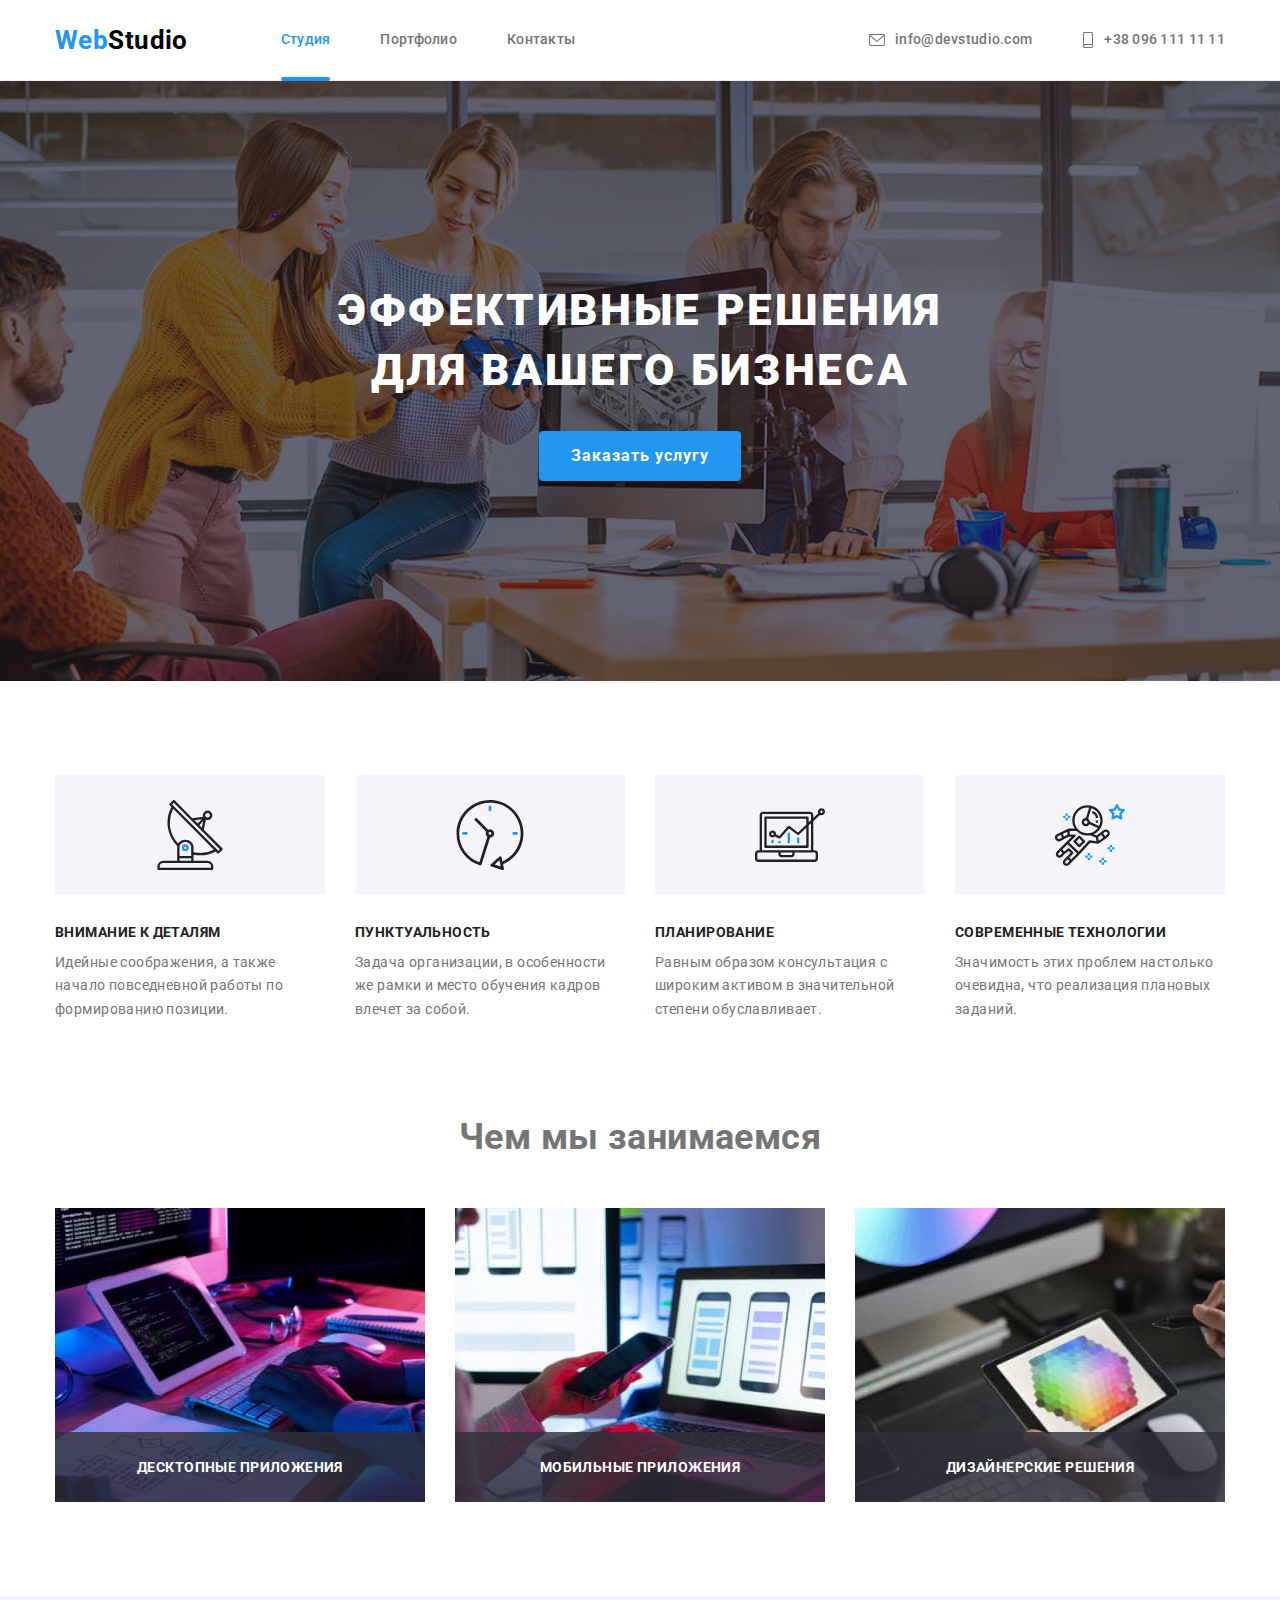
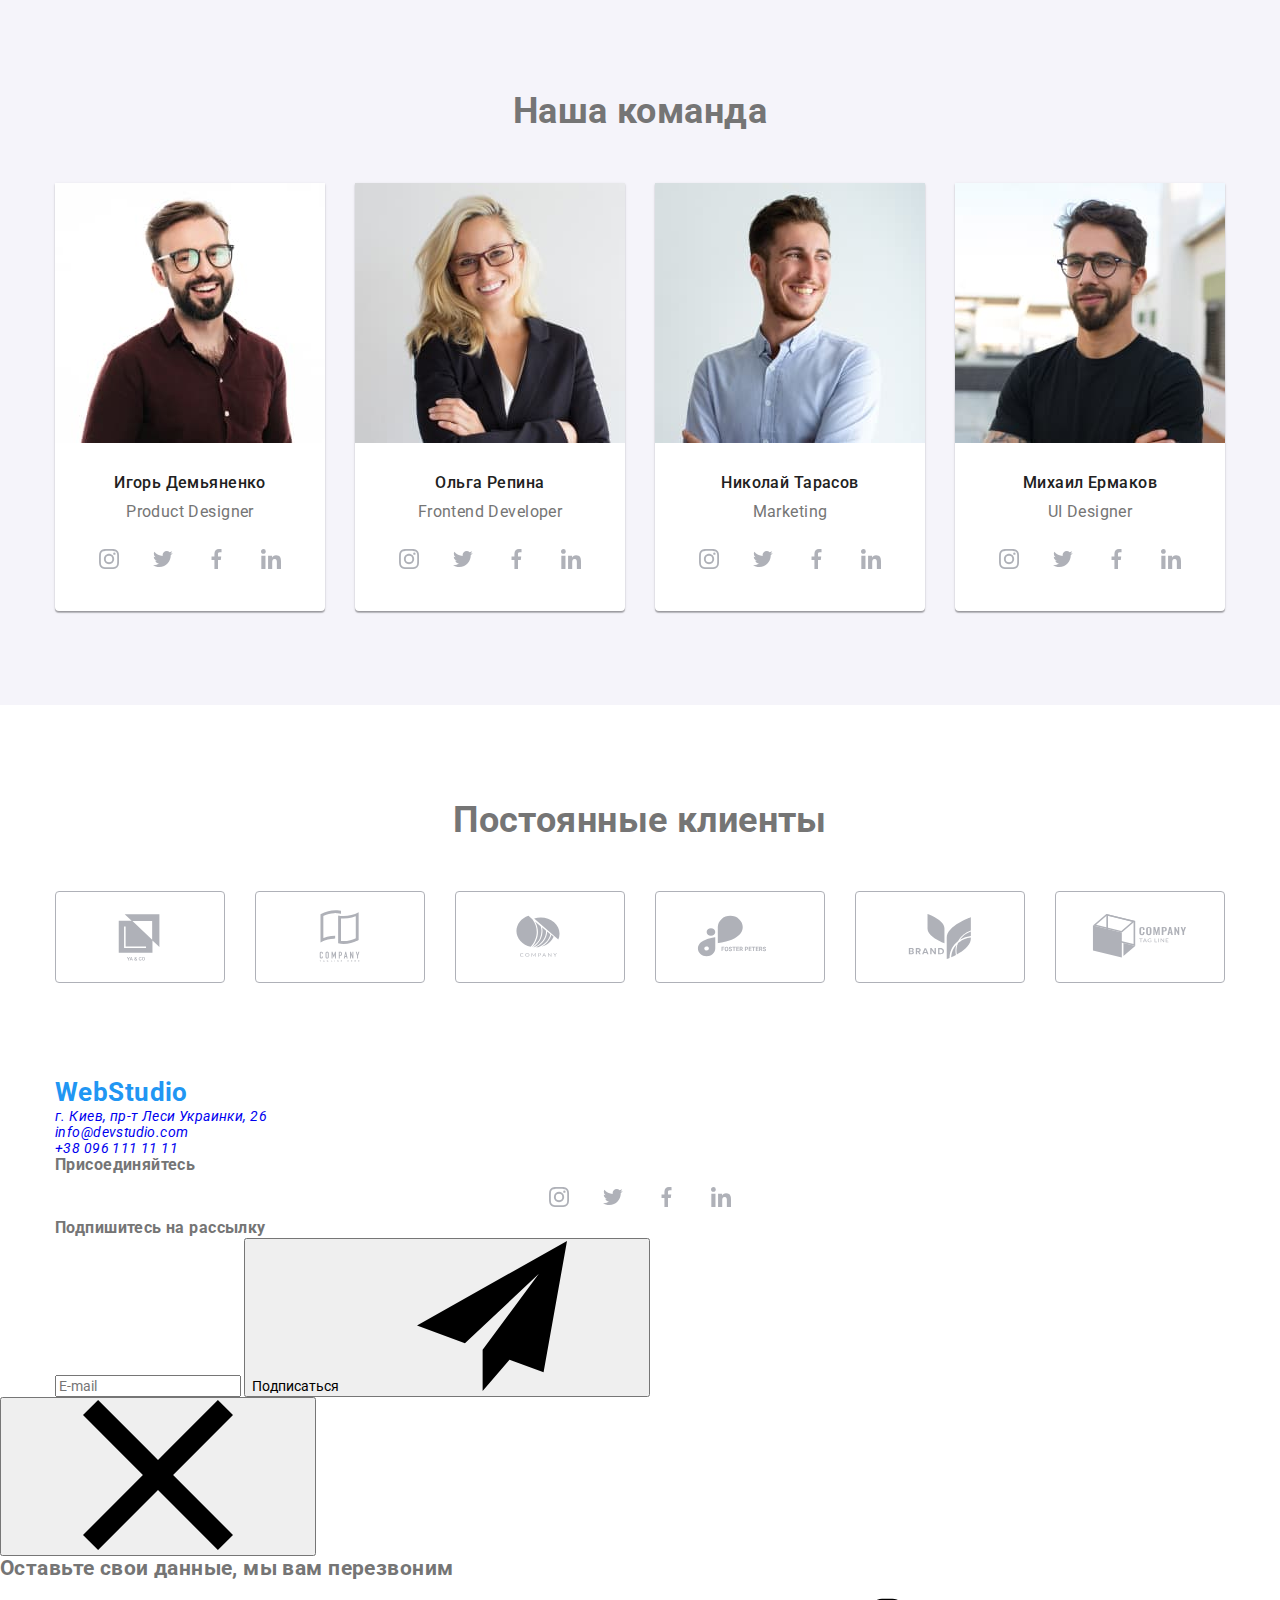
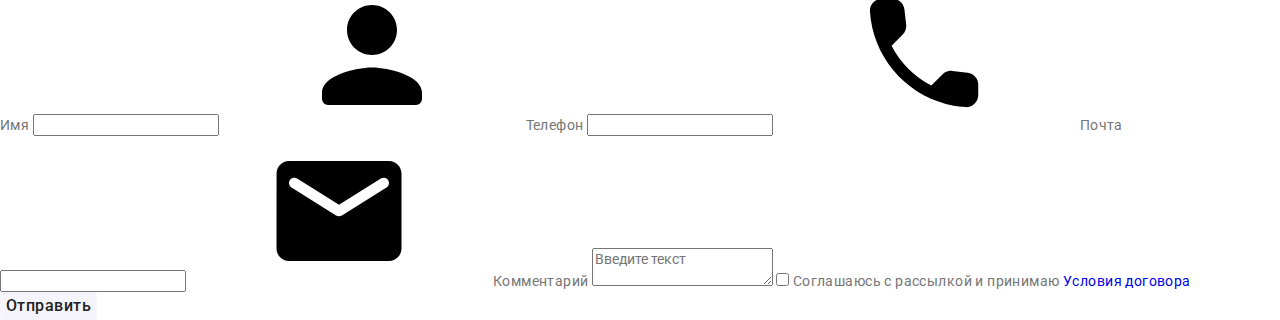
==== commit 1f96bdce: "Клієнти готово" ====
--- a/index.html
+++ b/index.html
@@ -61,11 +61,11 @@
       <!-- Герой -->
       <section class="hero">
         <div class="container">
-          <h1 class="hero-title">
+          <h1 class="hero__title">
             Эффективные решения <br />
             для вашего бизнеса
           </h1>
-          <button type="button" class="btn btn-hero" data-modal-open>Заказать услугу</button>
+          <button type="button" class="btn btn__hero" data-modal-open>Заказать услугу</button>
         </div>
       </section>
 
@@ -73,48 +73,48 @@
       <section class="section">
         <div class="container">
           <h2 class="visually-hidden">Преимущества</h2>
-          <ul class="advantages-list">
-            <li class="advantages-item">
-              <div class="advantages-img-bcg">
-                <svg class="advantages-img">
+          <ul class="advantages">
+            <li class="advantages__item">
+              <div class="advantages__img-bcg">
+                <svg class="advantages__img">
                   <use href="./images/icons.svg#icon-antenna"></use>
                 </svg>
               </div>
-              <h3 class="advantages-title">Внимание к деталям</h3>
-              <p class="advantages-desc">
+              <h3 class="advantages__title">Внимание к деталям</h3>
+              <p class="advantages__desc">
                 Идейные соображения, а также начало повседневной работы по формированию позиции.
               </p>
             </li>
-            <li class="advantages-item">
-              <div class="advantages-img-bcg">
-                <svg class="advantages-img">
+            <li class="advantages__item">
+              <div class="advantages__img-bcg">
+                <svg class="advantages__img">
                   <use href="./images/icons.svg#icon-clock"></use>
                 </svg>
               </div>
-              <h3 class="advantages-title">Пунктуальность</h3>
-              <p class="advantages-desc">
+              <h3 class="advantages__title">Пунктуальность</h3>
+              <p class="advantages__desc">
                 Задача организации, в особенности же рамки и место обучения кадров влечет за собой.
               </p>
             </li>
-            <li class="advantages-item">
-              <div class="advantages-img-bcg">
-                <svg class="advantages-img">
+            <li class="advantages__item">
+              <div class="advantages__img-bcg">
+                <svg class="advantages__img">
                   <use href="./images/icons.svg#icon-diagram"></use>
                 </svg>
               </div>
-              <h3 class="advantages-title">Планирование</h3>
-              <p class="advantages-desc">
+              <h3 class="advantages__title">Планирование</h3>
+              <p class="advantages__desc">
                 Равным образом консультация с широким активом в значительной степени обуславливает.
               </p>
             </li>
-            <li class="advantages-item">
-              <div class="advantages-img-bcg">
-                <svg class="advantages-img">
+            <li class="advantages__item">
+              <div class="advantages__img-bcg">
+                <svg class="advantages__img">
                   <use href="./images/icons.svg#icon-astronaut"></use>
                 </svg>
               </div>
-              <h3 class="advantages-title">Современные технологии</h3>
-              <p class="advantages-desc">
+              <h3 class="advantages__title">Современные технологии</h3>
+              <p class="advantages__desc">
                 Значимость этих проблем настолько очевидна, что реализация плановых заданий.
               </p>
             </li>
@@ -123,101 +123,101 @@
       </section>
 
       <!-- Чем мы занимаемся -->
-      <section class="section activity-section">
+      <section class="section section__activity">
         <div class="container">
-          <h2 class="section-title">Чем мы занимаемся</h2>
-          <ul class="activity-list">
-            <li class="activity-item">
+          <h2 class="section__title">Чем мы занимаемся</h2>
+          <ul class="activity">
+            <li class="activity__item">
               <img
                 src="./images/programming.jpg"
                 alt="Процесс создания программного обеспечения"
                 width="370"
                 height="294"
               />
-              <h3 class="activity-title">Десктопные приложения</h3>
-            </li>
-            <li class="activity-item">
+              <h3 class="activity__title">Десктопные приложения</h3>
+            </li>
+            <li class="activity__item">
               <img
                 src="./images/qa.jpg"
                 alt="Как мы тестируем наши проекты"
                 width="370"
                 height="294"
               />
-              <h3 class="activity-title">Мобильные приложения</h3>
-            </li>
-            <li class="activity-item">
+              <h3 class="activity__title">Мобильные приложения</h3>
+            </li>
+            <li class="activity__item">
               <img
                 src="./images/design.jpg"
                 alt="Процесс создания индивидуального дизайна"
                 width="370"
                 height="294"
               />
-              <h3 class="activity-title">Дизайнерские решения</h3>
+              <h3 class="activity__title">Дизайнерские решения</h3>
             </li>
           </ul>
         </div>
       </section>
 
       <!-- Наша команда -->
-      <section class="team section">
+      <section class="section section__team">
         <div class="container">
-          <h2 class="section-title">Наша команда</h2>
-          <ul class="team-list">
-            <li class="team-item">
+          <h2 class="section__title">Наша команда</h2>
+          <ul class="team">
+            <li class="team__item">
               <img
                 src="./images/ihor.jpg"
                 alt="Игорь Демьяненко продукт дизайнер"
                 width="270"
                 height="260"
               />
-              <div class="team-div-desc">
-                <h3 class="team-member-title">Игорь Демьяненко</h3>
-                <p class="team-member-desc">Product Designer</p>
-                <ul class="social-list">
-                  <li class="social-item">
-                    <a
-                      class="social-link"
+              <div class="team__div-desc">
+                <h3 class="team__title">Игорь Демьяненко</h3>
+                <p class="team__desc">Product Designer</p>
+                <ul class="social">
+                  <li class="social__item">
+                    <a
+                      class="social__link"
                       href="https://www.instagram.com/"
                       target="_blank"
                       rel="noopener noreferrer"
                     >
-                      <svg class="social-link-svg">
+                      <svg class="social__icon">
                         <use href="./images/icons.svg#icon-instagram"></use>
                       </svg>
                     </a>
                   </li>
-                  <li class="social-item">
-                    <a
-                      class="social-link"
+                  <li class="social__item">
+                    <a
+                      class="social__link"
                       href="https://twitter.com/"
                       target="_blank"
                       rel="noopener noreferrer"
                     >
-                      <svg class="social-link-svg">
+                      <svg class="social__icon">
                         <use href="./images/icons.svg#icon-twitter"></use>
                       </svg>
                     </a>
                   </li>
-                  <li class="social-item">
-                    <a
-                      class="social-link"
+                  <li class="social__item">
+                    <a
+                      class="social__link"
                       href="facebook.com"
                       target="_blank"
                       rel="noopener norferrer"
                     >
-                      <svg class="social-link-svg">
+                      <svg class="social__icon">
                         <use href="./images/icons.svg#icon-facebook"></use>
                       </svg>
                     </a>
                   </li>
-                  <li class="social-item">
-                    <a
-                      class="social-link"
+                  <li class="social__item">
+                    <a
+                      class="social__link"
                       href="https://linkedin.com/"
                       target="_blank"
                       rel="noopener noreferrer"
                     >
-                      <svg class="social-link-svg">
+                      <svg class="social__icon">
                         <use href="./images/icons.svg#icon-linkedin"></use>
                       </svg>
                     </a>
@@ -225,61 +225,61 @@
                 </ul>
               </div>
             </li>
-            <li class="team-item">
+            <li class="team__item">
               <img
                 src="./images/olha.jpg"
                 alt="Ольга Репина фронтент разработчик"
                 width="270"
                 height="260"
               />
-              <div class="team-div-desc">
-                <h3 class="team-member-title">Ольга Репина</h3>
-                <p class="team-member-desc">Frontend Developer</p>
-                <ul class="social-list">
-                  <li class="social-item">
-                    <a
-                      class="social-link"
+              <div class="team__div-desc">
+                <h3 class="team__title">Ольга Репина</h3>
+                <p class="team__desc">Frontend Developer</p>
+                <ul class="social">
+                  <li class="social__item">
+                    <a
+                      class="social__link"
                       href="https://www.instagram.com/"
                       target="_blank"
                       rel="noopener noreferrer"
                     >
-                      <svg class="social-link-svg">
+                      <svg class="social__icon">
                         <use href="./images/icons.svg#icon-instagram"></use>
                       </svg>
                     </a>
                   </li>
-                  <li class="social-item">
-                    <a
-                      class="social-link"
+                  <li class="social__item">
+                    <a
+                      class="social__link"
                       href="https://twitter.com/"
                       target="_blank"
                       rel="noopener noreferrer"
                     >
-                      <svg class="social-link-svg">
+                      <svg class="social__icon">
                         <use href="./images/icons.svg#icon-twitter"></use>
                       </svg>
                     </a>
                   </li>
-                  <li class="social-item">
-                    <a
-                      class="social-link"
+                  <li class="social__item">
+                    <a
+                      class="social__link"
                       href="facebook.com"
                       target="_blank"
                       rel="noopener norferrer"
                     >
-                      <svg class="social-link-svg">
+                      <svg class="social__icon">
                         <use href="./images/icons.svg#icon-facebook"></use>
                       </svg>
                     </a>
                   </li>
-                  <li class="social-item">
-                    <a
-                      class="social-link"
+                  <li class="social__item">
+                    <a
+                      class="social__link"
                       href="https://linkedin.com/"
                       target="_blank"
                       rel="noopener noreferrer"
                     >
-                      <svg class="social-link-svg">
+                      <svg class="social__icon">
                         <use href="./images/icons.svg#icon-linkedin"></use>
                       </svg>
                     </a>
@@ -287,61 +287,61 @@
                 </ul>
               </div>
             </li>
-            <li class="team-item">
+            <li class="team__item">
               <img
                 src="./images/myhail.jpg"
                 alt="Николай Тарасов маркетинг"
                 width="270"
                 height="260"
               />
-              <div class="team-div-desc">
-                <h3 class="team-member-title">Николай Тарасов</h3>
-                <p class="team-member-desc">Marketing</p>
-                <ul class="social-list">
-                  <li class="social-item">
-                    <a
-                      class="social-link"
+              <div class="team__div-desc">
+                <h3 class="team__title">Николай Тарасов</h3>
+                <p class="team__desc">Marketing</p>
+                <ul class="social">
+                  <li class="social__item">
+                    <a
+                      class="social__link"
                       href="https://www.instagram.com/"
                       target="_blank"
                       rel="noopener noreferrer"
                     >
-                      <svg class="social-link-svg">
+                      <svg class="social__icon">
                         <use href="./images/icons.svg#icon-instagram"></use>
                       </svg>
                     </a>
                   </li>
-                  <li class="social-item">
-                    <a
-                      class="social-link"
+                  <li class="social__item">
+                    <a
+                      class="social__link"
                       href="https://twitter.com/"
                       target="_blank"
                       rel="noopener noreferrer"
                     >
-                      <svg class="social-link-svg">
+                      <svg class="social__icon">
                         <use href="./images/icons.svg#icon-twitter"></use>
                       </svg>
                     </a>
                   </li>
-                  <li class="social-item">
-                    <a
-                      class="social-link"
+                  <li class="social__item">
+                    <a
+                      class="social__link"
                       href="facebook.com"
                       target="_blank"
                       rel="noopener norferrer"
                     >
-                      <svg class="social-link-svg">
+                      <svg class="social__icon">
                         <use href="./images/icons.svg#icon-facebook"></use>
                       </svg>
                     </a>
                   </li>
-                  <li class="social-item">
-                    <a
-                      class="social-link"
+                  <li class="social__item">
+                    <a
+                      class="social__link"
                       href="https://linkedin.com/"
                       target="_blank"
                       rel="noopener noreferrer"
                     >
-                      <svg class="social-link-svg">
+                      <svg class="social__icon">
                         <use href="./images/icons.svg#icon-linkedin"></use>
                       </svg>
                     </a>
@@ -349,7 +349,7 @@
                 </ul>
               </div>
             </li>
-            <li class="team-item">
+            <li class="team__item">
               <img
                 src="./images/nikilaj.jpg"
                 class="team-member-img"
@@ -357,54 +357,54 @@
                 width="270"
                 height="260"
               />
-              <div class="team-div-desc">
-                <h3 class="team-member-title">Михаил Ермаков</h3>
-                <p class="team-member-desc">UI Designer</p>
-                <ul class="social-list">
-                  <li class="social-item">
-                    <a
-                      class="social-link"
+              <div class="team__div-desc">
+                <h3 class="team__title">Михаил Ермаков</h3>
+                <p class="team__desc">UI Designer</p>
+                <ul class="social">
+                  <li class="social__item">
+                    <a
+                      class="social__link"
                       href="https://www.instagram.com/"
                       target="_blank"
                       rel="noopener noreferrer"
                     >
-                      <svg class="social-link-svg">
+                      <svg class="social__icon">
                         <use href="./images/icons.svg#icon-instagram"></use>
                       </svg>
                     </a>
                   </li>
-                  <li class="social-item">
-                    <a
-                      class="social-link"
+                  <li class="social__item">
+                    <a
+                      class="social__link"
                       href="https://twitter.com/"
                       target="_blank"
                       rel="noopener noreferrer"
                     >
-                      <svg class="social-link-svg">
+                      <svg class="social__icon">
                         <use href="./images/icons.svg#icon-twitter"></use>
                       </svg>
                     </a>
                   </li>
-                  <li class="social-item">
-                    <a
-                      class="social-link"
+                  <li class="social__item">
+                    <a
+                      class="social__link"
                       href="facebook.com"
                       target="_blank"
                       rel="noopener norferrer"
                     >
-                      <svg class="social-link-svg">
+                      <svg class="social__icon">
                         <use href="./images/icons.svg#icon-facebook"></use>
                       </svg>
                     </a>
                   </li>
-                  <li class="social-item">
-                    <a
-                      class="social-link"
+                  <li class="social__item">
+                    <a
+                      class="social__link"
                       href="https://linkedin.com/"
                       target="_blank"
                       rel="noopener noreferrer"
                     >
-                      <svg class="social-link-svg">
+                      <svg class="social__icon">
                         <use href="./images/icons.svg#icon-linkedin"></use>
                       </svg>
                     </a>
@@ -419,46 +419,46 @@
       <!-- Постоянные клиенты -->
       <section class="section">
         <div class="container">
-          <h2 class="section-title">Постоянные клиенты</h2>
-          <ul class="our-clients">
-            <li class="our-clients-item">
-              <a href="./" class="our-clients-link">
-                <svg class="our-clients-logo">
+          <h2 class="section__title">Постоянные клиенты</h2>
+          <ul class="clients">
+            <li class="clients__item">
+              <a href="./" class="clients__link">
+                <svg class="clients__logo">
                   <use href="./images/icons.svg#icon-ya-co"></use>
                 </svg>
               </a>
             </li>
-            <li class="our-clients-item">
-              <a href="./" class="our-clients-link">
-                <svg class="our-clients-logo">
+            <li class="clients__item">
+              <a href="./" class="clients__link">
+                <svg class="clients__logo">
                   <use href="./images/icons.svg#icon-tagline-company"></use>
                 </svg>
               </a>
             </li>
-            <li class="our-clients-item">
-              <a href="./" class="our-clients-link">
-                <svg class="our-clients-logo">
+            <li class="clients__item">
+              <a href="./" class="clients__link">
+                <svg class="clients__logo">
                   <use href="./images/icons.svg#icon-company"></use>
                 </svg>
               </a>
             </li>
-            <li class="our-clients-item">
-              <a href="./" class="our-clients-link">
-                <svg class="our-clients-logo">
+            <li class="clients__item">
+              <a href="./" class="clients__link">
+                <svg class="clients__logo">
                   <use href="./images/icons.svg#icon-foster-peters"></use>
                 </svg>
               </a>
             </li>
-            <li class="our-clients-item">
-              <a href="./" class="our-clients-link">
-                <svg class="our-clients-logo">
+            <li class="clients__item">
+              <a href="./" class="clients__link">
+                <svg class="clients__logo">
                   <use href="./images/icons.svg#icon-brand"></use>
                 </svg>
               </a>
             </li>
-            <li class="our-clients-item">
-              <a href="./" class="our-clients-link">
-                <svg class="our-clients-logo">
+            <li class="clients__item">
+              <a href="./" class="clients__link">
+                <svg class="clients__logo">
                   <use href="./images/icons.svg#icon-company-tag-line"></use>
                 </svg>
               </a>
@@ -467,6 +467,103 @@
         </div>
       </section>
     </main>
+
+    <!-- footer сайту -->
+    <footer class="footer">
+      <div class="container">
+        <div class="footer-left-container">
+          <a href="./index.html" class="logo logo-footer"
+            >Web<span class="span-white">Studio</span></a
+          >
+          <address class="footer-address">
+            <ul>
+              <li>
+                <a
+                  href="https://goo.gl/maps/K3Pn72QrReQsGpMP8"
+                  class="footer-address-link"
+                  target="_blank"
+                  rel="noopener noreferrer"
+                  >г. Киев, пр-т Леси Украинки, 26</a
+                >
+              </li>
+              <li>
+                <a href="mailto:info@devstudio.com" class="footer-contact-link"
+                  >info@devstudio.com</a
+                >
+              </li>
+              <li><a href="tel:+380961111111" class="footer-contact-link">+38 096 111 11 11</a></li>
+            </ul>
+          </address>
+        </div>
+        <div class="footer-center-container">
+          <h3 class="footer-center-title">Присоединяйтесь</h3>
+          <ul class="social">
+            <li class="social__item">
+              <a
+                class="social__link footer-social"
+                href="https://www.instagram.com/"
+                target="_blank"
+                rel="noopener noreferrer"
+              >
+                <svg class="social__icon">
+                  <use href="./images/icons.svg#icon-instagram"></use>
+                </svg>
+              </a>
+            </li>
+            <li class="social__item">
+              <a
+                class="social__link footer-social"
+                href="https://twitter.com/"
+                target="_blank"
+                rel="noopener noreferrer"
+              >
+                <svg class="social__icon">
+                  <use href="./images/icons.svg#icon-twitter"></use>
+                </svg>
+              </a>
+            </li>
+            <li class="social__item">
+              <a
+                class="social__link footer-social"
+                href="facebook.com"
+                target="_blank"
+                rel="noopener norferrer"
+              >
+                <svg class="social__icon">
+                  <use href="./images/icons.svg#icon-facebook"></use>
+                </svg>
+              </a>
+            </li>
+            <li class="social__item">
+              <a
+                class="social__link footer-social"
+                href="https://linkedin.com/"
+                target="_blank"
+                rel="noopener noreferrer"
+              >
+                <svg class="social__icon">
+                  <use href="./images/icons.svg#icon-linkedin"></use>
+                </svg>
+              </a>
+            </li>
+          </ul>
+        </div>
+        <div class="footer-form-container">
+          <h3 class="footer-form-title">Подпишитесь на рассылку</h3>
+          <form class="footer-form">
+            <label class="footer-form-label">
+              <input type="email" placeholder="E-mail" class="footer-form-input" />
+            </label>
+            <button type="submit" class="btn-send">
+              Подписаться
+              <svg class="form-icon-send">
+                <use href="./images/icons.svg#icon-send"></use>
+              </svg>
+            </button>
+          </form>
+        </div>
+      </div>
+    </footer>
 
     <!-- Backdrop -->
     <div class="backdrop-container is-hidden" data-modal>
@@ -518,103 +615,6 @@
       </div>
     </div>
 
-    <!-- footer сайту -->
-    <footer class="footer">
-      <div class="container">
-        <div class="footer-left-container">
-          <a href="./index.html" class="logo logo-footer"
-            >Web<span class="span-white">Studio</span></a
-          >
-          <address class="footer-address">
-            <ul>
-              <li>
-                <a
-                  href="https://goo.gl/maps/K3Pn72QrReQsGpMP8"
-                  class="footer-address-link"
-                  target="_blank"
-                  rel="noopener noreferrer"
-                  >г. Киев, пр-т Леси Украинки, 26</a
-                >
-              </li>
-              <li>
-                <a href="mailto:info@devstudio.com" class="footer-contact-link"
-                  >info@devstudio.com</a
-                >
-              </li>
-              <li><a href="tel:+380961111111" class="footer-contact-link">+38 096 111 11 11</a></li>
-            </ul>
-          </address>
-        </div>
-        <div class="footer-center-container">
-          <h3 class="footer-center-title">Присоединяйтесь</h3>
-          <ul class="social-list">
-            <li class="social-item">
-              <a
-                class="social-link footer-social"
-                href="https://www.instagram.com/"
-                target="_blank"
-                rel="noopener noreferrer"
-              >
-                <svg class="social-link-svg">
-                  <use href="./images/icons.svg#icon-instagram"></use>
-                </svg>
-              </a>
-            </li>
-            <li class="social-item">
-              <a
-                class="social-link footer-social"
-                href="https://twitter.com/"
-                target="_blank"
-                rel="noopener noreferrer"
-              >
-                <svg class="social-link-svg">
-                  <use href="./images/icons.svg#icon-twitter"></use>
-                </svg>
-              </a>
-            </li>
-            <li class="social-item">
-              <a
-                class="social-link footer-social"
-                href="facebook.com"
-                target="_blank"
-                rel="noopener norferrer"
-              >
-                <svg class="social-link-svg">
-                  <use href="./images/icons.svg#icon-facebook"></use>
-                </svg>
-              </a>
-            </li>
-            <li class="social-item">
-              <a
-                class="social-link footer-social"
-                href="https://linkedin.com/"
-                target="_blank"
-                rel="noopener noreferrer"
-              >
-                <svg class="social-link-svg">
-                  <use href="./images/icons.svg#icon-linkedin"></use>
-                </svg>
-              </a>
-            </li>
-          </ul>
-        </div>
-        <div class="footer-form-container">
-          <h3 class="footer-form-title">Подпишитесь на рассылку</h3>
-          <form class="footer-form">
-            <label class="footer-form-label">
-              <input type="email" placeholder="E-mail" class="footer-form-input" />
-            </label>
-            <button type="submit" class="btn-send">
-              Подписаться
-              <svg class="form-icon-send">
-                <use href="./images/icons.svg#icon-send"></use>
-              </svg>
-            </button>
-          </form>
-        </div>
-      </div>
-    </footer>
-
     <!-- Підключення js на сайт -->
     <script src="./js/modal.js"></script>
   </body>
--- a/css/main.min.css
+++ b/css/main.min.css
@@ -1,2 +1,2 @@
-h1,h2,h3,h4,h5,h6,p,ul,li{margin:0}img{display:block;max-width:100%;height:auto}ul{padding:0;list-style:none}a{text-decoration:none}body{font-family:"Roboto",sans-serif;font-size:14px;letter-spacing:0.03em;color:#757575;background-color:#fff}.container{width:1200px;padding:0 15px;margin:0 auto}.container--header{display:-webkit-box;display:-ms-flexbox;display:flex;-webkit-box-align:center;-ms-flex-align:center;align-items:center;-webkit-box-pack:justify;-ms-flex-pack:justify;justify-content:space-between}.page-header{border-bottom:1px solid #ececec}.main-menu{display:-webkit-inline-box;display:-ms-inline-flexbox;display:inline-flex;-webkit-box-align:center;-ms-flex-align:center;align-items:center}.logo{font-weight:"Raleway",sans-serif;font-weight:700;font-size:26px;line-height:1.19;color:#2196f3}.logo--header{margin-right:93px}.logo--dark{color:#000}.nav-list{display:-webkit-inline-box;display:-ms-inline-flexbox;display:inline-flex}.nav-list__item:not(:last-child),.contact__item:not(:last-child){margin-right:50px}.nav-list__link{display:block;font-weight:500;line-height:1.14;letter-spacing:0.02em;padding:32px 0;color:var(--body-title-color);-webkit-transition:color 250ms cubic-bezier(0.4, 0, 0.2, 1);transition:color 250ms cubic-bezier(0.4, 0, 0.2, 1)}.nav-list__link:hover,.nav-list__link:focus{color:#2196f3}.nav-list__link--active{position:relative;color:#2196f3}.nav-list__link--active::after{content:'';position:absolute;width:100%;height:4px;bottom:-1px;left:0;border-radius:2px;background-color:#2196f3}.contact{display:-webkit-inline-box;display:-ms-inline-flexbox;display:inline-flex}.contact__link{display:-webkit-box;display:-ms-flexbox;display:flex;-webkit-box-align:center;-ms-flex-align:center;align-items:center;color:#757575;font-weight:500;line-height:1.14;letter-spacing:0.02em;padding:32px 0;-webkit-transition:color 250ms cubic-bezier(0.4, 0, 0.2, 1);transition:color 250ms cubic-bezier(0.4, 0, 0.2, 1)}.contact__link:hover .contact__icon,.contact__link:focus .contact__icon{fill:#2196f3}.contact__link:hover,.contact__link:focus{color:#2196f3}.contact__icon{margin-right:10px;fill:currentColor;-webkit-transition:fill 250ms cubic-bezier(0.4, 0, 0.2, 1);transition:fill 250ms cubic-bezier(0.4, 0, 0.2, 1)}
+h1,h2,h3,h4,h5,h6,p,ul,li{margin:0}img{display:block;max-width:100%;height:auto}ul{padding:0;list-style:none}a{text-decoration:none}body{font-family:"Roboto",sans-serif;font-size:14px;letter-spacing:0.03em;color:#757575;background-color:#fff}.container{width:1200px;padding:0 15px;margin:0 auto}.container--header{display:-webkit-box;display:-ms-flexbox;display:flex;-webkit-box-align:center;-ms-flex-align:center;align-items:center;-webkit-box-pack:justify;-ms-flex-pack:justify;justify-content:space-between}.page-header{border-bottom:1px solid #ececec}.main-menu{display:-webkit-inline-box;display:-ms-inline-flexbox;display:inline-flex;-webkit-box-align:center;-ms-flex-align:center;align-items:center}.logo{font-weight:"Raleway",sans-serif;font-weight:700;font-size:26px;line-height:1.19;color:#2196f3}.logo--header{margin-right:93px}.logo--dark{color:#000}.nav-list{display:-webkit-inline-box;display:-ms-inline-flexbox;display:inline-flex}.nav-list__item:not(:last-child),.contact__item:not(:last-child){margin-right:50px}.nav-list__link{display:block;font-weight:500;line-height:1.14;letter-spacing:0.02em;padding:32px 0;color:var(--body-title-color);-webkit-transition:color 250ms cubic-bezier(0.4, 0, 0.2, 1);transition:color 250ms cubic-bezier(0.4, 0, 0.2, 1)}.nav-list__link:hover,.nav-list__link:focus{color:#2196f3}.nav-list__link--active{position:relative;color:#2196f3}.nav-list__link--active::after{content:'';position:absolute;width:100%;height:4px;bottom:-1px;left:0;border-radius:2px;background-color:#2196f3}.contact{display:-webkit-inline-box;display:-ms-inline-flexbox;display:inline-flex}.contact__link{display:-webkit-box;display:-ms-flexbox;display:flex;-webkit-box-align:center;-ms-flex-align:center;align-items:center;color:#757575;font-weight:500;line-height:1.14;letter-spacing:0.02em;padding:32px 0;-webkit-transition:color 250ms cubic-bezier(0.4, 0, 0.2, 1);transition:color 250ms cubic-bezier(0.4, 0, 0.2, 1)}.contact__link:hover .contact__icon,.contact__link:focus .contact__icon{fill:#2196f3}.contact__link:hover,.contact__link:focus{color:#2196f3}.contact__icon{margin-right:10px;fill:currentColor;-webkit-transition:fill 250ms cubic-bezier(0.4, 0, 0.2, 1);transition:fill 250ms cubic-bezier(0.4, 0, 0.2, 1)}.hero{padding-top:200px;padding-bottom:200px;background:-webkit-gradient(linear, left top, left bottom, from(rgba(47,48,58,0.4)), to(rgba(47,48,58,0.4))),url(../../images/Img.jpg);background:linear-gradient(rgba(47,48,58,0.4), rgba(47,48,58,0.4)),url(../../images/Img.jpg);background-repeat:no-repeat;background-position:center;background-size:1600px;max-width:1600px;margin:0 auto}.hero .container{text-align:center}.hero__title{margin-bottom:30px;font-weight:900;font-size:44px;line-height:1.36;text-align:center;letter-spacing:0.06em;text-transform:uppercase;color:#fff}.btn{border:none;border-radius:4px;font-family:inherit;font-weight:500;font-size:16px;line-height:1.63;text-align:center;letter-spacing:0.03em;color:#212121;background-color:#f5f4fa;cursor:pointer;-webkit-transition:background-color 250ms cubic-bezier(0.4, 0, 0.2, 1),color 250ms cubic-bezier(0.4, 0, 0.2, 1),-webkit-box-shadow 250ms cubic-bezier(0.4, 0, 0.2, 1);transition:background-color 250ms cubic-bezier(0.4, 0, 0.2, 1),color 250ms cubic-bezier(0.4, 0, 0.2, 1),-webkit-box-shadow 250ms cubic-bezier(0.4, 0, 0.2, 1);transition:background-color 250ms cubic-bezier(0.4, 0, 0.2, 1),color 250ms cubic-bezier(0.4, 0, 0.2, 1),box-shadow 250ms cubic-bezier(0.4, 0, 0.2, 1);transition:background-color 250ms cubic-bezier(0.4, 0, 0.2, 1),color 250ms cubic-bezier(0.4, 0, 0.2, 1),box-shadow 250ms cubic-bezier(0.4, 0, 0.2, 1),-webkit-box-shadow 250ms cubic-bezier(0.4, 0, 0.2, 1)}.btn__hero{padding:10px 32px;font-weight:700;line-height:1.87;letter-spacing:0.06em;color:#fff;background-color:#2196f3;-webkit-box-shadow:0px 4px 4px rgba(0,0,0,0.15);box-shadow:0px 4px 4px rgba(0,0,0,0.15)}.btn__hero:hover,.btn__hero:focus{background:#188ce8}.section{padding-top:94px;padding-bottom:94px}.section__activity{padding-top:0}.section__team{background-color:#f5f4fa}.section__title{margin-bottom:50px;font-weight:700;font-size:36px;line-height:1.17;text-align:center;color:#757575}.visually-hidden{position:absolute;width:1px;height:1px;margin:-1px;border:0;padding:0;white-space:nowrap;-webkit-clip-path:inset(100%);clip-path:inset(100%);clip:rect(0 0 0 0);overflow:hidden}.advantages{display:-webkit-box;display:-ms-flexbox;display:flex}.advantages__item{width:270px}.advantages__item:not(:last-child){margin-right:30px}.advantages__img-bcg{display:-webkit-box;display:-ms-flexbox;display:flex;-webkit-box-align:center;-ms-flex-align:center;align-items:center;-webkit-box-pack:center;-ms-flex-pack:center;justify-content:center;height:120px;margin-bottom:30px;background-color:#f5f4fa;border-radius:4px}.advantages__img{width:70px;height:70px}.advantages__title{margin-bottom:10px;font-size:14px;font-weight:700;line-height:1.14;text-transform:uppercase;color:#212121}.advantages__desc{line-height:1.71}.activity{display:-webkit-box;display:-ms-flexbox;display:flex}.activity__item{position:relative}.activity__item:not(:last-child){margin-right:30px}.activity__title{position:absolute;bottom:0;left:0;display:-webkit-box;display:-ms-flexbox;display:flex;-webkit-box-align:center;-ms-flex-align:center;align-items:center;-webkit-box-pack:center;-ms-flex-pack:center;justify-content:center;width:100%;height:70px;font-size:14px;text-transform:uppercase;color:#fff;background-color:rgba(47,48,58,0.8)}.team{display:-webkit-box;display:-ms-flexbox;display:flex}.team__item{width:270px;border-radius:0 0 4px 4px;background-color:#fff;-webkit-box-shadow:0px 1px 3px rgba(0,0,0,0.12),0px 1px 1px rgba(0,0,0,0.14),0px 2px 1px rgba(0,0,0,0.2);box-shadow:0px 1px 3px rgba(0,0,0,0.12),0px 1px 1px rgba(0,0,0,0.14),0px 2px 1px rgba(0,0,0,0.2)}.team__item:not(:last-child){margin-right:30px}.team__div-desc{padding-top:30px;padding-bottom:30px}.team__title{font-size:16px;line-height:1.19;text-align:center;margin-bottom:10px;font-weight:500;color:#212121}.team__desc{font-size:16px;line-height:1.19;text-align:center;margin-bottom:16px}.social{display:-webkit-box;display:-ms-flexbox;display:flex;-webkit-box-pack:center;-ms-flex-pack:center;justify-content:center}.social__item{width:44px;height:44px}.social__item:not(:last-child){margin-right:10px}.social__link{display:-webkit-box;display:-ms-flexbox;display:flex;-webkit-box-align:center;-ms-flex-align:center;align-items:center;-webkit-box-pack:center;-ms-flex-pack:center;justify-content:center;width:100%;height:100%;border-radius:50%;-webkit-transition:background-color 250ms cubic-bezier(0.4, 0, 0.2, 1);transition:background-color 250ms cubic-bezier(0.4, 0, 0.2, 1)}.social__link:hover,.social__link:focus{background-color:#2196f3}.social__icon{width:20px;height:20px;fill:#afb1b8;-webkit-transition:fill 250ms cubic-bezier(0.4, 0, 0.2, 1);transition:fill 250ms cubic-bezier(0.4, 0, 0.2, 1)}.social__link:hover .social__icon,.social__link:focus .social__icon{fill:#fff}.clients{display:-webkit-inline-box;display:-ms-inline-flexbox;display:inline-flex}.clients__item{width:170px;height:92px}.clients__item:not(:last-child){margin-right:30px}.clients__link{display:-webkit-box;display:-ms-flexbox;display:flex;-webkit-box-pack:center;-ms-flex-pack:center;justify-content:center;-webkit-box-align:center;-ms-flex-align:center;align-items:center;width:100%;height:100%;border:1px solid #afb1b8;border-radius:4px;-webkit-transition:border 250ms cubic-bezier(0.4, 0, 0.2, 1);transition:border 250ms cubic-bezier(0.4, 0, 0.2, 1)}.clients__link:hover,.clients__link:focus{border-color:#2196f3}.clients__logo{width:106px;height:60px;fill:#afb1b8;-webkit-transition:fill 250ms cubic-bezier(0.4, 0, 0.2, 1);transition:fill 250ms cubic-bezier(0.4, 0, 0.2, 1)}.clients__link:hover .clients__logo,.clients__link:focus .clients__logo{fill:#2196f3}
 /*# sourceMappingURL=main.min.css.map */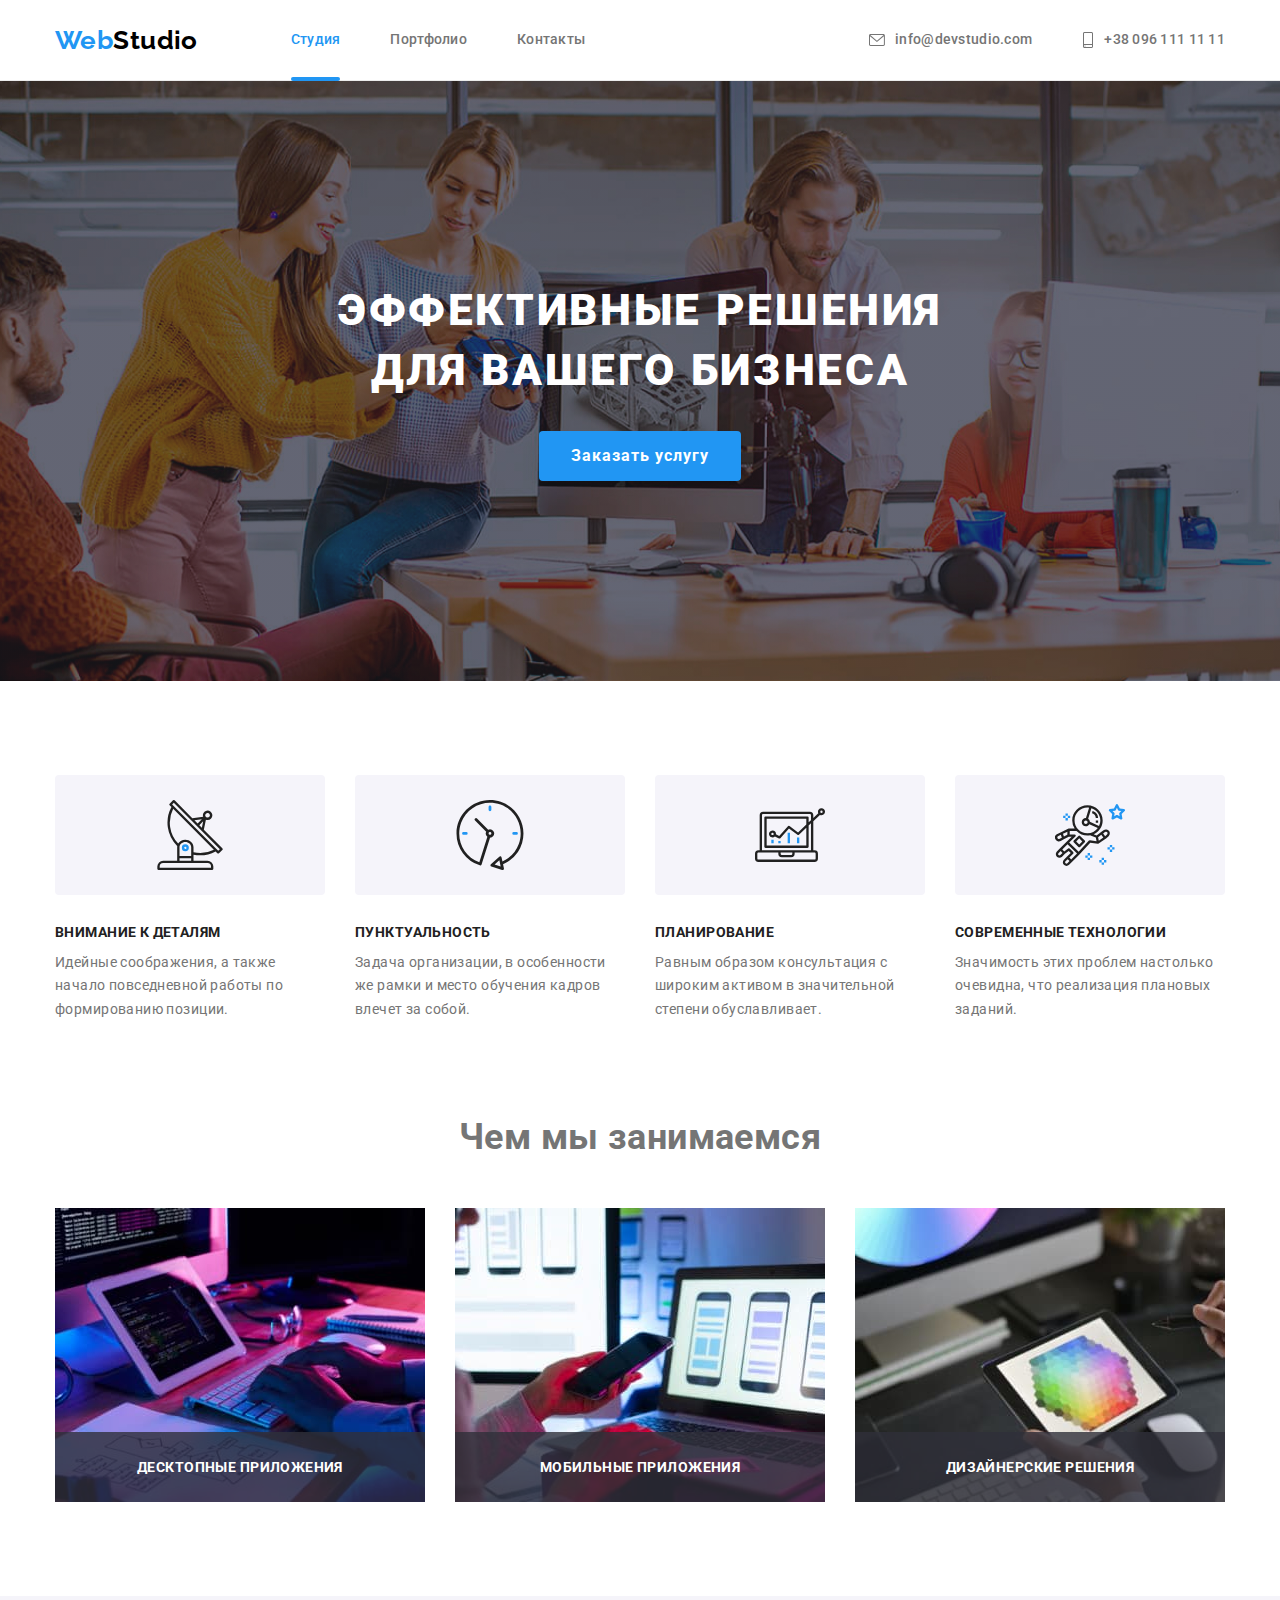
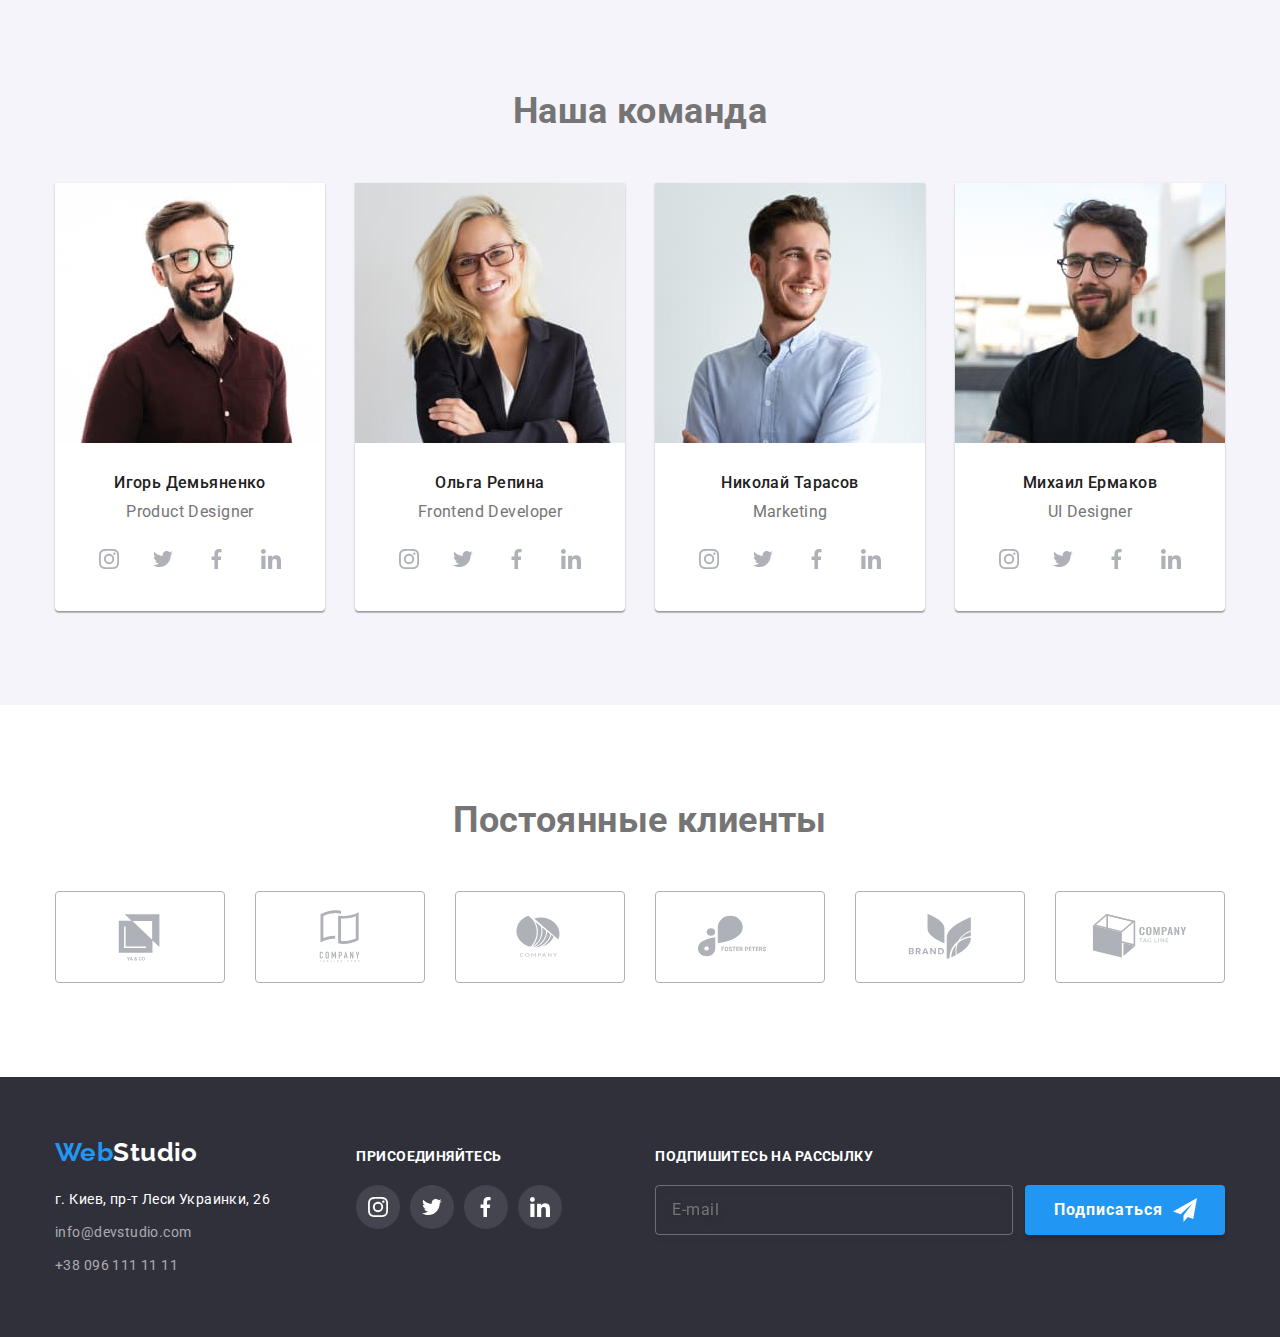
==== commit 9f21c8c6: "Готово ДЗ 7" ====
--- a/index.html
+++ b/index.html
@@ -18,9 +18,9 @@
   <body>
     <!-- header сайту -->
     <header class="page-header">
-      <div class="container container--header">
+      <div class="container container__header">
         <div class="main-menu">
-          <a href="./index.html" class="logo logo--header"
+          <a href="./index.html" class="logo logo__header"
             >Web<span class="logo logo--dark">Studio</span>
           </a>
           <nav class="nav">
@@ -470,93 +470,97 @@
 
     <!-- footer сайту -->
     <footer class="footer">
-      <div class="container">
-        <div class="footer-left-container">
-          <a href="./index.html" class="logo logo-footer"
-            >Web<span class="span-white">Studio</span></a
+      <div class="container container__footer">
+        <div class="footer_address-box">
+          <a href="./index.html" class="logo logo__footer"
+            >Web<span class="logo logo--light">Studio</span></a
           >
-          <address class="footer-address">
+          <address class="address">
             <ul>
-              <li>
+              <li class="address__item">
                 <a
                   href="https://goo.gl/maps/K3Pn72QrReQsGpMP8"
-                  class="footer-address-link"
+                  class="address__link"
                   target="_blank"
                   rel="noopener noreferrer"
                   >г. Киев, пр-т Леси Украинки, 26</a
                 >
               </li>
-              <li>
-                <a href="mailto:info@devstudio.com" class="footer-contact-link"
+              <li class="address__item">
+                <a href="mailto:info@devstudio.com" class="address__link address__link--contacts"
                   >info@devstudio.com</a
                 >
               </li>
-              <li><a href="tel:+380961111111" class="footer-contact-link">+38 096 111 11 11</a></li>
+              <li class="address__item">
+                <a href="tel:+380961111111" class="address__link address__link--contacts"
+                  >+38 096 111 11 11</a
+                >
+              </li>
             </ul>
           </address>
         </div>
-        <div class="footer-center-container">
-          <h3 class="footer-center-title">Присоединяйтесь</h3>
+        <div class="footer__social-box">
+          <h3 class="footer__title">Присоединяйтесь</h3>
           <ul class="social">
             <li class="social__item">
               <a
-                class="social__link footer-social"
+                class="social__link social__footer"
                 href="https://www.instagram.com/"
                 target="_blank"
                 rel="noopener noreferrer"
               >
-                <svg class="social__icon">
+                <svg class="social__icon social__icon--light">
                   <use href="./images/icons.svg#icon-instagram"></use>
                 </svg>
               </a>
             </li>
             <li class="social__item">
               <a
-                class="social__link footer-social"
+                class="social__link social__footer"
                 href="https://twitter.com/"
                 target="_blank"
                 rel="noopener noreferrer"
               >
-                <svg class="social__icon">
+                <svg class="social__icon social__icon--light">
                   <use href="./images/icons.svg#icon-twitter"></use>
                 </svg>
               </a>
             </li>
             <li class="social__item">
               <a
-                class="social__link footer-social"
+                class="social__link social__footer"
                 href="facebook.com"
                 target="_blank"
                 rel="noopener norferrer"
               >
-                <svg class="social__icon">
+                <svg class="social__icon social__icon--light">
                   <use href="./images/icons.svg#icon-facebook"></use>
                 </svg>
               </a>
             </li>
             <li class="social__item">
               <a
-                class="social__link footer-social"
+                class="social__link social__footer"
                 href="https://linkedin.com/"
                 target="_blank"
                 rel="noopener noreferrer"
               >
-                <svg class="social__icon">
+                <svg class="social__icon social__icon--light">
                   <use href="./images/icons.svg#icon-linkedin"></use>
                 </svg>
               </a>
             </li>
           </ul>
         </div>
-        <div class="footer-form-container">
-          <h3 class="footer-form-title">Подпишитесь на рассылку</h3>
-          <form class="footer-form">
-            <label class="footer-form-label">
-              <input type="email" placeholder="E-mail" class="footer-form-input" />
+        <div class="footer__form-box">
+          <h3 class="footer__title">Подпишитесь на рассылку</h3>
+          <form class="footer__form">
+            <label class="footer__form-label">
+              <input type="email" placeholder="E-mail" class="footer__form-input" />
             </label>
-            <button type="submit" class="btn-send">
+            <button type="submit" class="footer__btn-send">
               Подписаться
-              <svg class="form-icon-send">
+              <svg class="footer__form-icon">
                 <use href="./images/icons.svg#icon-send"></use>
               </svg>
             </button>
@@ -566,51 +570,51 @@
     </footer>
 
     <!-- Backdrop -->
-    <div class="backdrop-container is-hidden" data-modal>
+    <div class="backdrop is-hidden" data-modal>
       <div class="modal">
-        <button class="btn-backdrop-close" data-modal-close>
-          <svg class="backdrop-close">
+        <button class="modal__close" data-modal-close>
+          <svg class="modal__close-icon">
             <use href="./images/icons.svg#icon-close"></use>
           </svg>
         </button>
-        <h2 class="backdrop-modal-title">Оставьте свои данные, мы вам перезвоним</h2>
-        <form class="modal-form">
-          <label class="modal-form-label"
-            ><span class="modal-form-label-text">Имя</span>
-            <input type="text" name="name" placeholder=" " class="modal-form-input" />
-            <svg class="modal-form-label-icon">
+        <h2 class="modal__title">Оставьте свои данные, мы вам перезвоним</h2>
+        <form class="modal__form">
+          <label class="modal__form-label"
+            ><span class="modal__form-text">Имя</span>
+            <input type="text" name="name" placeholder=" " class="modal__form-input" />
+            <svg class="modal__form-icon">
               <use href="./images/icons.svg#icon-person-form"></use>
             </svg>
           </label>
-          <label class="modal-form-label"
-            ><span class="modal-form-label-text">Телефон</span>
-            <input type="tel" name="tel" placeholder=" " class="modal-form-input" />
-            <svg class="modal-form-label-icon">
+          <label class="modal__form-label"
+            ><span class="modal__form-text">Телефон</span>
+            <input type="tel" name="tel" placeholder=" " class="modal__form-input" />
+            <svg class="modal__form-icon">
               <use href="./images/icons.svg#icon-phone-form"></use>
             </svg>
           </label>
-          <label class="modal-form-label"
-            ><span class="modal-form-label-text">Почта</span>
-            <input type="email" name="email" placeholder=" " class="modal-form-input" />
-            <svg class="modal-form-label-icon">
+          <label class="modal__form-label"
+            ><span class="modal__form-text">Почта</span>
+            <input type="email" name="email" placeholder=" " class="modal__form-input" />
+            <svg class="modal__form-icon">
               <use href="./images/icons.svg#icon-email-form"></use>
             </svg>
           </label>
-          <label class="modal-form-label modal-form-label-textarea"
-            ><span class="modal-form-label-text">Комментарий</span>
+          <label class="modal__form-label modal__form-label--textarea"
+            ><span class="modal__form-text">Комментарий</span>
             <textarea
               name="coment"
               placeholder="Введите текст"
-              class="modal-form-textarea"
+              class="modal__form-textarea"
             ></textarea>
           </label>
-          <label class="modal-form-label-checkbox">
-            <input type="checkbox" name="checkbox" class="checkbox" />
-            <span class="form-checkbox-icon"></span>
+          <label class="modal__form-checkbox">
+            <input type="checkbox" name="checkbox" class="modal__checkbox" />
+            <span class="form__checkbox-icon"></span>
             Соглашаюсь с рассылкой и принимаю
-            <a href="./" class="form-checkbox-link">Условия договора</a>
+            <a href="./" class="form__checkbox-link">Условия договора</a>
           </label>
-          <button type="submit" class="btn btn-modal-form">Отправить</button>
+          <button type="submit" class="btn btn__modal">Отправить</button>
         </form>
       </div>
     </div>
--- a/css/main.min.css
+++ b/css/main.min.css
@@ -1,2 +1,2 @@
-h1,h2,h3,h4,h5,h6,p,ul,li{margin:0}img{display:block;max-width:100%;height:auto}ul{padding:0;list-style:none}a{text-decoration:none}body{font-family:"Roboto",sans-serif;font-size:14px;letter-spacing:0.03em;color:#757575;background-color:#fff}.container{width:1200px;padding:0 15px;margin:0 auto}.container--header{display:-webkit-box;display:-ms-flexbox;display:flex;-webkit-box-align:center;-ms-flex-align:center;align-items:center;-webkit-box-pack:justify;-ms-flex-pack:justify;justify-content:space-between}.page-header{border-bottom:1px solid #ececec}.main-menu{display:-webkit-inline-box;display:-ms-inline-flexbox;display:inline-flex;-webkit-box-align:center;-ms-flex-align:center;align-items:center}.logo{font-weight:"Raleway",sans-serif;font-weight:700;font-size:26px;line-height:1.19;color:#2196f3}.logo--header{margin-right:93px}.logo--dark{color:#000}.nav-list{display:-webkit-inline-box;display:-ms-inline-flexbox;display:inline-flex}.nav-list__item:not(:last-child),.contact__item:not(:last-child){margin-right:50px}.nav-list__link{display:block;font-weight:500;line-height:1.14;letter-spacing:0.02em;padding:32px 0;color:var(--body-title-color);-webkit-transition:color 250ms cubic-bezier(0.4, 0, 0.2, 1);transition:color 250ms cubic-bezier(0.4, 0, 0.2, 1)}.nav-list__link:hover,.nav-list__link:focus{color:#2196f3}.nav-list__link--active{position:relative;color:#2196f3}.nav-list__link--active::after{content:'';position:absolute;width:100%;height:4px;bottom:-1px;left:0;border-radius:2px;background-color:#2196f3}.contact{display:-webkit-inline-box;display:-ms-inline-flexbox;display:inline-flex}.contact__link{display:-webkit-box;display:-ms-flexbox;display:flex;-webkit-box-align:center;-ms-flex-align:center;align-items:center;color:#757575;font-weight:500;line-height:1.14;letter-spacing:0.02em;padding:32px 0;-webkit-transition:color 250ms cubic-bezier(0.4, 0, 0.2, 1);transition:color 250ms cubic-bezier(0.4, 0, 0.2, 1)}.contact__link:hover .contact__icon,.contact__link:focus .contact__icon{fill:#2196f3}.contact__link:hover,.contact__link:focus{color:#2196f3}.contact__icon{margin-right:10px;fill:currentColor;-webkit-transition:fill 250ms cubic-bezier(0.4, 0, 0.2, 1);transition:fill 250ms cubic-bezier(0.4, 0, 0.2, 1)}.hero{padding-top:200px;padding-bottom:200px;background:-webkit-gradient(linear, left top, left bottom, from(rgba(47,48,58,0.4)), to(rgba(47,48,58,0.4))),url(../../images/Img.jpg);background:linear-gradient(rgba(47,48,58,0.4), rgba(47,48,58,0.4)),url(../../images/Img.jpg);background-repeat:no-repeat;background-position:center;background-size:1600px;max-width:1600px;margin:0 auto}.hero .container{text-align:center}.hero__title{margin-bottom:30px;font-weight:900;font-size:44px;line-height:1.36;text-align:center;letter-spacing:0.06em;text-transform:uppercase;color:#fff}.btn{border:none;border-radius:4px;font-family:inherit;font-weight:500;font-size:16px;line-height:1.63;text-align:center;letter-spacing:0.03em;color:#212121;background-color:#f5f4fa;cursor:pointer;-webkit-transition:background-color 250ms cubic-bezier(0.4, 0, 0.2, 1),color 250ms cubic-bezier(0.4, 0, 0.2, 1),-webkit-box-shadow 250ms cubic-bezier(0.4, 0, 0.2, 1);transition:background-color 250ms cubic-bezier(0.4, 0, 0.2, 1),color 250ms cubic-bezier(0.4, 0, 0.2, 1),-webkit-box-shadow 250ms cubic-bezier(0.4, 0, 0.2, 1);transition:background-color 250ms cubic-bezier(0.4, 0, 0.2, 1),color 250ms cubic-bezier(0.4, 0, 0.2, 1),box-shadow 250ms cubic-bezier(0.4, 0, 0.2, 1);transition:background-color 250ms cubic-bezier(0.4, 0, 0.2, 1),color 250ms cubic-bezier(0.4, 0, 0.2, 1),box-shadow 250ms cubic-bezier(0.4, 0, 0.2, 1),-webkit-box-shadow 250ms cubic-bezier(0.4, 0, 0.2, 1)}.btn__hero{padding:10px 32px;font-weight:700;line-height:1.87;letter-spacing:0.06em;color:#fff;background-color:#2196f3;-webkit-box-shadow:0px 4px 4px rgba(0,0,0,0.15);box-shadow:0px 4px 4px rgba(0,0,0,0.15)}.btn__hero:hover,.btn__hero:focus{background:#188ce8}.section{padding-top:94px;padding-bottom:94px}.section__activity{padding-top:0}.section__team{background-color:#f5f4fa}.section__title{margin-bottom:50px;font-weight:700;font-size:36px;line-height:1.17;text-align:center;color:#757575}.visually-hidden{position:absolute;width:1px;height:1px;margin:-1px;border:0;padding:0;white-space:nowrap;-webkit-clip-path:inset(100%);clip-path:inset(100%);clip:rect(0 0 0 0);overflow:hidden}.advantages{display:-webkit-box;display:-ms-flexbox;display:flex}.advantages__item{width:270px}.advantages__item:not(:last-child){margin-right:30px}.advantages__img-bcg{display:-webkit-box;display:-ms-flexbox;display:flex;-webkit-box-align:center;-ms-flex-align:center;align-items:center;-webkit-box-pack:center;-ms-flex-pack:center;justify-content:center;height:120px;margin-bottom:30px;background-color:#f5f4fa;border-radius:4px}.advantages__img{width:70px;height:70px}.advantages__title{margin-bottom:10px;font-size:14px;font-weight:700;line-height:1.14;text-transform:uppercase;color:#212121}.advantages__desc{line-height:1.71}.activity{display:-webkit-box;display:-ms-flexbox;display:flex}.activity__item{position:relative}.activity__item:not(:last-child){margin-right:30px}.activity__title{position:absolute;bottom:0;left:0;display:-webkit-box;display:-ms-flexbox;display:flex;-webkit-box-align:center;-ms-flex-align:center;align-items:center;-webkit-box-pack:center;-ms-flex-pack:center;justify-content:center;width:100%;height:70px;font-size:14px;text-transform:uppercase;color:#fff;background-color:rgba(47,48,58,0.8)}.team{display:-webkit-box;display:-ms-flexbox;display:flex}.team__item{width:270px;border-radius:0 0 4px 4px;background-color:#fff;-webkit-box-shadow:0px 1px 3px rgba(0,0,0,0.12),0px 1px 1px rgba(0,0,0,0.14),0px 2px 1px rgba(0,0,0,0.2);box-shadow:0px 1px 3px rgba(0,0,0,0.12),0px 1px 1px rgba(0,0,0,0.14),0px 2px 1px rgba(0,0,0,0.2)}.team__item:not(:last-child){margin-right:30px}.team__div-desc{padding-top:30px;padding-bottom:30px}.team__title{font-size:16px;line-height:1.19;text-align:center;margin-bottom:10px;font-weight:500;color:#212121}.team__desc{font-size:16px;line-height:1.19;text-align:center;margin-bottom:16px}.social{display:-webkit-box;display:-ms-flexbox;display:flex;-webkit-box-pack:center;-ms-flex-pack:center;justify-content:center}.social__item{width:44px;height:44px}.social__item:not(:last-child){margin-right:10px}.social__link{display:-webkit-box;display:-ms-flexbox;display:flex;-webkit-box-align:center;-ms-flex-align:center;align-items:center;-webkit-box-pack:center;-ms-flex-pack:center;justify-content:center;width:100%;height:100%;border-radius:50%;-webkit-transition:background-color 250ms cubic-bezier(0.4, 0, 0.2, 1);transition:background-color 250ms cubic-bezier(0.4, 0, 0.2, 1)}.social__link:hover,.social__link:focus{background-color:#2196f3}.social__icon{width:20px;height:20px;fill:#afb1b8;-webkit-transition:fill 250ms cubic-bezier(0.4, 0, 0.2, 1);transition:fill 250ms cubic-bezier(0.4, 0, 0.2, 1)}.social__link:hover .social__icon,.social__link:focus .social__icon{fill:#fff}.clients{display:-webkit-inline-box;display:-ms-inline-flexbox;display:inline-flex}.clients__item{width:170px;height:92px}.clients__item:not(:last-child){margin-right:30px}.clients__link{display:-webkit-box;display:-ms-flexbox;display:flex;-webkit-box-pack:center;-ms-flex-pack:center;justify-content:center;-webkit-box-align:center;-ms-flex-align:center;align-items:center;width:100%;height:100%;border:1px solid #afb1b8;border-radius:4px;-webkit-transition:border 250ms cubic-bezier(0.4, 0, 0.2, 1);transition:border 250ms cubic-bezier(0.4, 0, 0.2, 1)}.clients__link:hover,.clients__link:focus{border-color:#2196f3}.clients__logo{width:106px;height:60px;fill:#afb1b8;-webkit-transition:fill 250ms cubic-bezier(0.4, 0, 0.2, 1);transition:fill 250ms cubic-bezier(0.4, 0, 0.2, 1)}.clients__link:hover .clients__logo,.clients__link:focus .clients__logo{fill:#2196f3}
+h1,h2,h3,h4,h5,h6,p,ul,li{margin:0}img{display:block;max-width:100%;height:auto}ul{padding:0;list-style:none}a{text-decoration:none}body{font-family:"Roboto",sans-serif;font-size:14px;letter-spacing:0.03em;color:#757575;background-color:#fff}.container{width:1200px;padding:0 15px;margin:0 auto}.container__header{display:-webkit-box;display:-ms-flexbox;display:flex;-webkit-box-align:center;-ms-flex-align:center;align-items:center;-webkit-box-pack:justify;-ms-flex-pack:justify;justify-content:space-between}.logo{font-family:"Raleway",sans-serif;font-weight:700;font-size:26px;line-height:1.19;color:#2196f3}.logo--dark{color:#000}.logo--light{color:#fff}.logo__header{margin-right:93px}.logo__footer{display:block;margin-bottom:20px}.page-header{border-bottom:1px solid #ececec}.main-menu{display:-webkit-inline-box;display:-ms-inline-flexbox;display:inline-flex;-webkit-box-align:center;-ms-flex-align:center;align-items:center}.nav-list{display:-webkit-inline-box;display:-ms-inline-flexbox;display:inline-flex}.nav-list__item:not(:last-child),.contact__item:not(:last-child){margin-right:50px}.nav-list__link{display:block;font-weight:500;line-height:1.14;letter-spacing:0.02em;padding:32px 0;color:var(--body-title-color);-webkit-transition:color 250ms cubic-bezier(0.4, 0, 0.2, 1);transition:color 250ms cubic-bezier(0.4, 0, 0.2, 1)}.nav-list__link:hover,.nav-list__link:focus{color:#2196f3}.nav-list__link--active{position:relative;color:#2196f3}.nav-list__link--active::after{content:'';position:absolute;width:100%;height:4px;bottom:-1px;left:0;border-radius:2px;background-color:#2196f3}.contact{display:-webkit-inline-box;display:-ms-inline-flexbox;display:inline-flex}.contact__link{display:-webkit-box;display:-ms-flexbox;display:flex;-webkit-box-align:center;-ms-flex-align:center;align-items:center;color:#757575;font-weight:500;line-height:1.14;letter-spacing:0.02em;padding:32px 0;-webkit-transition:color 250ms cubic-bezier(0.4, 0, 0.2, 1);transition:color 250ms cubic-bezier(0.4, 0, 0.2, 1)}.contact__link:hover .contact__icon,.contact__link:focus .contact__icon{fill:#2196f3}.contact__link:hover,.contact__link:focus{color:#2196f3}.contact__icon{margin-right:10px;fill:currentColor;-webkit-transition:fill 250ms cubic-bezier(0.4, 0, 0.2, 1);transition:fill 250ms cubic-bezier(0.4, 0, 0.2, 1)}.hero{padding-top:200px;padding-bottom:200px;background:-webkit-gradient(linear, left top, left bottom, from(rgba(47,48,58,0.4)), to(rgba(47,48,58,0.4))),url(../../images/Img.jpg);background:linear-gradient(rgba(47,48,58,0.4), rgba(47,48,58,0.4)),url(../../images/Img.jpg);background-repeat:no-repeat;background-position:center;background-size:1600px;max-width:1600px;margin:0 auto}.hero .container{text-align:center}.hero__title{margin-bottom:30px;font-weight:900;font-size:44px;line-height:1.36;text-align:center;letter-spacing:0.06em;text-transform:uppercase;color:#fff}.btn{border:none;border-radius:4px;font-family:inherit;font-weight:500;font-size:16px;line-height:1.63;text-align:center;letter-spacing:0.03em;color:#212121;background-color:#f5f4fa;cursor:pointer;-webkit-transition:background-color 250ms cubic-bezier(0.4, 0, 0.2, 1),color 250ms cubic-bezier(0.4, 0, 0.2, 1),-webkit-box-shadow 250ms cubic-bezier(0.4, 0, 0.2, 1);transition:background-color 250ms cubic-bezier(0.4, 0, 0.2, 1),color 250ms cubic-bezier(0.4, 0, 0.2, 1),-webkit-box-shadow 250ms cubic-bezier(0.4, 0, 0.2, 1);transition:background-color 250ms cubic-bezier(0.4, 0, 0.2, 1),color 250ms cubic-bezier(0.4, 0, 0.2, 1),box-shadow 250ms cubic-bezier(0.4, 0, 0.2, 1);transition:background-color 250ms cubic-bezier(0.4, 0, 0.2, 1),color 250ms cubic-bezier(0.4, 0, 0.2, 1),box-shadow 250ms cubic-bezier(0.4, 0, 0.2, 1),-webkit-box-shadow 250ms cubic-bezier(0.4, 0, 0.2, 1)}.btn__hero{padding:10px 32px;font-weight:700;line-height:1.87;letter-spacing:0.06em;color:#fff;background-color:#2196f3;-webkit-box-shadow:0px 4px 4px rgba(0,0,0,0.15);box-shadow:0px 4px 4px rgba(0,0,0,0.15)}.btn__hero:hover,.btn__hero:focus{background:#188ce8}.section{padding-top:94px;padding-bottom:94px}.section__activity{padding-top:0}.section__team{background-color:#f5f4fa}.section__title{margin-bottom:50px;font-weight:700;font-size:36px;line-height:1.17;text-align:center;color:#757575}.visually-hidden{position:absolute;width:1px;height:1px;margin:-1px;border:0;padding:0;white-space:nowrap;-webkit-clip-path:inset(100%);clip-path:inset(100%);clip:rect(0 0 0 0);overflow:hidden}.advantages{display:-webkit-box;display:-ms-flexbox;display:flex}.advantages__item{width:270px}.advantages__item:not(:last-child){margin-right:30px}.advantages__img-bcg{display:-webkit-box;display:-ms-flexbox;display:flex;-webkit-box-align:center;-ms-flex-align:center;align-items:center;-webkit-box-pack:center;-ms-flex-pack:center;justify-content:center;height:120px;margin-bottom:30px;background-color:#f5f4fa;border-radius:4px}.advantages__img{width:70px;height:70px}.advantages__title{margin-bottom:10px;font-size:14px;font-weight:700;line-height:1.14;text-transform:uppercase;color:#212121}.advantages__desc{line-height:1.71}.activity{display:-webkit-box;display:-ms-flexbox;display:flex}.activity__item{position:relative}.activity__item:not(:last-child){margin-right:30px}.activity__title{position:absolute;bottom:0;left:0;display:-webkit-box;display:-ms-flexbox;display:flex;-webkit-box-align:center;-ms-flex-align:center;align-items:center;-webkit-box-pack:center;-ms-flex-pack:center;justify-content:center;width:100%;height:70px;font-size:14px;text-transform:uppercase;color:#fff;background-color:rgba(47,48,58,0.8)}.team{display:-webkit-box;display:-ms-flexbox;display:flex}.team__item{width:270px;border-radius:0 0 4px 4px;background-color:#fff;-webkit-box-shadow:0px 1px 3px rgba(0,0,0,0.12),0px 1px 1px rgba(0,0,0,0.14),0px 2px 1px rgba(0,0,0,0.2);box-shadow:0px 1px 3px rgba(0,0,0,0.12),0px 1px 1px rgba(0,0,0,0.14),0px 2px 1px rgba(0,0,0,0.2)}.team__item:not(:last-child){margin-right:30px}.team__div-desc{padding-top:30px;padding-bottom:30px}.team__title{font-size:16px;line-height:1.19;text-align:center;margin-bottom:10px;font-weight:500;color:#212121}.team__desc{font-size:16px;line-height:1.19;text-align:center;margin-bottom:16px}.social{display:-webkit-box;display:-ms-flexbox;display:flex;-webkit-box-pack:center;-ms-flex-pack:center;justify-content:center}.social__item{width:44px;height:44px}.social__item:not(:last-child){margin-right:10px}.social__link{display:-webkit-box;display:-ms-flexbox;display:flex;-webkit-box-align:center;-ms-flex-align:center;align-items:center;-webkit-box-pack:center;-ms-flex-pack:center;justify-content:center;width:100%;height:100%;border-radius:50%;-webkit-transition:background-color 250ms cubic-bezier(0.4, 0, 0.2, 1);transition:background-color 250ms cubic-bezier(0.4, 0, 0.2, 1)}.social__link:hover,.social__link:focus{background-color:#2196f3}.social__icon{width:20px;height:20px;fill:#afb1b8;-webkit-transition:fill 250ms cubic-bezier(0.4, 0, 0.2, 1);transition:fill 250ms cubic-bezier(0.4, 0, 0.2, 1)}.social__link:hover .social__icon,.social__link:focus .social__icon{fill:#fff}.social__footer{background-color:rgba(255,255,255,0.1)}.social__icon--light{fill:#fff}.clients{display:-webkit-inline-box;display:-ms-inline-flexbox;display:inline-flex}.clients__item{width:170px;height:92px}.clients__item:not(:last-child){margin-right:30px}.clients__link{display:-webkit-box;display:-ms-flexbox;display:flex;-webkit-box-pack:center;-ms-flex-pack:center;justify-content:center;-webkit-box-align:center;-ms-flex-align:center;align-items:center;width:100%;height:100%;border:1px solid #afb1b8;border-radius:4px;-webkit-transition:border 250ms cubic-bezier(0.4, 0, 0.2, 1);transition:border 250ms cubic-bezier(0.4, 0, 0.2, 1)}.clients__link:hover,.clients__link:focus{border-color:#2196f3}.clients__logo{width:106px;height:60px;fill:#afb1b8;-webkit-transition:fill 250ms cubic-bezier(0.4, 0, 0.2, 1);transition:fill 250ms cubic-bezier(0.4, 0, 0.2, 1)}.clients__link:hover .clients__logo,.clients__link:focus .clients__logo{fill:#2196f3}.footer{padding-top:60px;padding-bottom:60px;background-color:#2f303a}.footer_address-box{margin-right:70px;-webkit-box-flex:1;-ms-flex-positive:1;flex-grow:1}.address{font-style:normal}.address__link{display:block;line-height:1.71;color:#fff}.address__link--contacts{color:rgba(255,255,255,0.6)}.address__item:not(:last-child){margin-bottom:9px}.container__footer{display:-webkit-box;display:-ms-flexbox;display:flex;-webkit-box-align:baseline;-ms-flex-align:baseline;align-items:baseline}.footer__social-box{margin-right:93px}.footer__title{margin-bottom:20px;font-size:14px;line-height:1.14;text-transform:uppercase;color:#fff}.footer__form{display:-webkit-box;display:-ms-flexbox;display:flex;-webkit-box-align:center;-ms-flex-align:center;align-items:center}.footer__form-label{margin-right:12px}.footer__form-input{width:358px;height:50px;padding:15px 16px;font-size:16px;line-height:1.25;letter-spacing:0.03em;color:rgba(255,255,255,0.6);background-color:transparent;border:1px solid rgba(255,255,255,0.3);-webkit-filter:drop-shadow(0px 4px 4px rgba(0,0,0,0.15));filter:drop-shadow(0px 4px 4px rgba(0,0,0,0.15));border-radius:4px;-webkit-transition:border-color 250ms cubic-bezier(0.4, 0, 0.2, 1);transition:border-color 250ms cubic-bezier(0.4, 0, 0.2, 1)}.footer__form-input:focus-within{outline:none;border-color:#2196f3}.footer__form-input:not(:placeholder-shown){border-color:#2196f3;color:#fff}.footer__btn-send{display:-webkit-box;display:-ms-flexbox;display:flex;-webkit-box-align:center;-ms-flex-align:center;align-items:center;text-align:center;padding:10px 28px 10px 29px;font-weight:700;font-size:16px;line-height:1.87;letter-spacing:0.06em;color:#fff;background-color:#2196f3;-webkit-box-shadow:0px 4px 4px rgba(0,0,0,0.15);box-shadow:0px 4px 4px rgba(0,0,0,0.15);border-radius:4px;border:none;cursor:pointer}.footer__form-icon{width:24px;height:24px;margin-left:10px;fill:#fff}.backdrop{position:fixed;top:0;left:0;width:100%;height:100%;background-color:rgba(0,0,0,0.2);opacity:1;-webkit-transition:opacity 250ms cubic-bezier(0.4, 0, 0.2, 1);transition:opacity 250ms cubic-bezier(0.4, 0, 0.2, 1)}.backdrop.is-hidden{opacity:0;pointer-events:none;visibility:hidden}.backdrop.is-hidden .modal{-webkit-transform:translate(-50%, -50%) scale(0.9);transform:translate(-50%, -50%) scale(0.9)}.modal{position:absolute;top:50%;left:50%;width:528px;height:581px;padding:40px;background-color:#fff;-webkit-box-shadow:0px 1px 3px rgba(0,0,0,0.12),0px 1px 1px rgba(0,0,0,0.14),0px 2px 1px rgba(0,0,0,0.2);box-shadow:0px 1px 3px rgba(0,0,0,0.12),0px 1px 1px rgba(0,0,0,0.14),0px 2px 1px rgba(0,0,0,0.2);border-radius:4px;-webkit-transform:translate(-50%, -50%) scale(1);transform:translate(-50%, -50%) scale(1);-webkit-transition:visibility 250ms cubic-bezier(0.4, 0, 0.2, 1),-webkit-transform 250ms cubic-bezier(0.4, 0, 0.2, 1);transition:visibility 250ms cubic-bezier(0.4, 0, 0.2, 1),-webkit-transform 250ms cubic-bezier(0.4, 0, 0.2, 1);transition:transform 250ms cubic-bezier(0.4, 0, 0.2, 1),visibility 250ms cubic-bezier(0.4, 0, 0.2, 1);transition:transform 250ms cubic-bezier(0.4, 0, 0.2, 1),visibility 250ms cubic-bezier(0.4, 0, 0.2, 1),-webkit-transform 250ms cubic-bezier(0.4, 0, 0.2, 1)}.modal__close{position:absolute;top:8px;right:8px;width:30px;height:30px;display:-webkit-box;display:-ms-flexbox;display:flex;-webkit-box-align:center;-ms-flex-align:center;align-items:center;-webkit-box-pack:center;-ms-flex-pack:center;justify-content:center;background-color:transparent;border-radius:50%;border:1px solid rgba(0,0,0,0.1);cursor:pointer}.modal__close-icon{width:11px;height:11px;fill:#000;-webkit-transition:fill 250ms cubic-bezier(0.4, 0, 0.2, 1);transition:fill 250ms cubic-bezier(0.4, 0, 0.2, 1)}.modal__close:hover .modal__close-icon,.modal__close:focus .modal__close-icon{fill:#2196f3}.modal__title{margin-bottom:12px;font-size:20px;text-align:center;color:#212121}.modal__form{display:-webkit-box;display:-ms-flexbox;display:flex;-webkit-box-orient:vertical;-webkit-box-direction:normal;-ms-flex-direction:column;flex-direction:column;-webkit-box-align:center;-ms-flex-align:center;align-items:center}.modal__form-label{position:relative;display:block;width:100%;margin-bottom:10px}.modal__form-label--textarea{margin-bottom:20px}.modal__form-label input,.modal__form-label textarea{width:100%;border-color:rgba(33,33,33,0.2);border-width:1px;border-style:solid;border-radius:4px;-webkit-transition:border-color 250ms cubic-bezier(0.4, 0, 0.2, 1);transition:border-color 250ms cubic-bezier(0.4, 0, 0.2, 1)}.modal__form-text{margin-bottom:4px;font-size:12px;line-height:1.17;letter-spacing:0.01em;color:#757575}.modal__form-input{height:40px;padding-left:42px;padding-right:10px}.modal__form-input:focus-within{outline:none;border-color:#2196f3}.modal__form-input:not(:placeholder-shown){border-color:#2196f3;color:#212121}.modal__form-textarea{display:block;height:120px;padding:12px 16px;resize:none}.modal__form-textarea:focus-within{outline:none;border-color:#2196f3}.modal__form-textarea:not(:placeholder-shown){border-color:#2196f3;color:#212121}.modal__form-checkbox{display:-webkit-inline-box;display:-ms-inline-flexbox;display:inline-flex;-webkit-box-align:center;-ms-flex-align:center;align-items:center;margin-bottom:30px;line-height:1.71}.modal__form-icon{width:18px;height:18px;position:absolute;bottom:11px;left:12px;fill:#212121;-webkit-transition:fill 250ms cubic-bezier(0.4, 0, 0.2, 1);transition:fill 250ms cubic-bezier(0.4, 0, 0.2, 1)}.modal__form-input:focus-within+.modal__form-icon,.modal__form-input:not(:placeholder-shown)+.modal__form-icon{fill:#2196f3}.form__checkbox-icon{width:16px;height:15px;margin-right:9px;border:2px solid #212121;border-radius:2px;background-color:transparent;background-image:none;-webkit-transition:background-color 250ms cubic-bezier(0.4, 0, 0.2, 1),background-image 250ms cubic-bezier(0.4, 0, 0.2, 1);transition:background-color 250ms cubic-bezier(0.4, 0, 0.2, 1),background-image 250ms cubic-bezier(0.4, 0, 0.2, 1)}.modal__checkbox:checked+.form__checkbox-icon{background-image:url("../images/checkbox-checked.svg");background-repeat:no-repeat;background-position:center;background-color:#2196f3;border-radius:2px;border:none}.modal__checkbox{-webkit-appearance:none;-moz-appearance:none;appearance:none}.form__checkbox-link{margin-left:4px;color:#2196f3;text-decoration:underline}.btn__modal{padding:10px 32px;font-weight:700;line-height:1.87;letter-spacing:0.06em;color:#fff;background-color:#2196f3;-webkit-box-shadow:0px 4px 4px rgba(0,0,0,0.15);box-shadow:0px 4px 4px rgba(0,0,0,0.15)}.btn__modal:hover,.btn__modal:focus{background:#188ce8}.works-nav{display:-webkit-box;display:-ms-flexbox;display:flex;-webkit-box-pack:center;-ms-flex-pack:center;justify-content:center}.works-nav__portfolio{margin-bottom:50px}.works-nav__item:not(:last-child){margin-right:8px}.btn__works{padding:6px 22px}.btn__works:active,.btn__works:hover,.btn__works:focus{background-color:#2196f3;color:#fff;-webkit-box-shadow:0px 3px 1px rgba(0,0,0,0.1),0px 1px 2px rgba(0,0,0,0.08),0px 2px 2px rgba(0,0,0,0.12);box-shadow:0px 3px 1px rgba(0,0,0,0.1),0px 1px 2px rgba(0,0,0,0.08),0px 2px 2px rgba(0,0,0,0.12)}.layout{display:-webkit-box;display:-ms-flexbox;display:flex;-ms-flex-wrap:wrap;flex-wrap:wrap}.layout__works{margin-top:-30px;margin-left:-30px}.works__link{display:block}.works__link:hover,.works__link:focus{-webkit-box-shadow:0px 1px 1px rgba(0,0,0,0.12),0px 4px 4px rgba(0,0,0,0.06),1px 4px 6px rgba(0,0,0,0.16);box-shadow:0px 1px 1px rgba(0,0,0,0.12),0px 4px 4px rgba(0,0,0,0.06),1px 4px 6px rgba(0,0,0,0.16);cursor:pointer}.works__item{-ms-flex-preferred-size:calc((100% - 90px) / 3);flex-basis:calc((100% - 90px) / 3);margin-top:30px;margin-left:30px}.works__img{position:relative;overflow:hidden}.works__overlay{position:absolute;width:100%;height:100%;display:-webkit-box;display:-ms-flexbox;display:flex;-webkit-box-align:center;-ms-flex-align:center;align-items:center;background-color:rgba(33,150,243,0.9);-webkit-transform:translate(0, 0);transform:translate(0, 0);-webkit-transition:-webkit-transform 250ms cubic-bezier(0.4, 0, 0.2, 1);transition:-webkit-transform 250ms cubic-bezier(0.4, 0, 0.2, 1);transition:transform 250ms cubic-bezier(0.4, 0, 0.2, 1);transition:transform 250ms cubic-bezier(0.4, 0, 0.2, 1), -webkit-transform 250ms cubic-bezier(0.4, 0, 0.2, 1)}.works__link:hover .works__overlay,.works__link:focus .works__overlay{-webkit-transform:translate(0, -100%);transform:translate(0, -100%)}.works__overlay-desc{padding:24px;font-size:18px;line-height:1.56;color:#fff}.works__desc{padding:20px 24px;background:#fff;border-width:0 1px 1px 1px;border-style:solid;border-color:#efefef}.works__title{font-weight:700;font-size:18px;line-height:2;letter-spacing:0.06em;color:#212121}.works__text{display:block;font-size:16px;line-height:1.87;color:#757575}
 /*# sourceMappingURL=main.min.css.map */